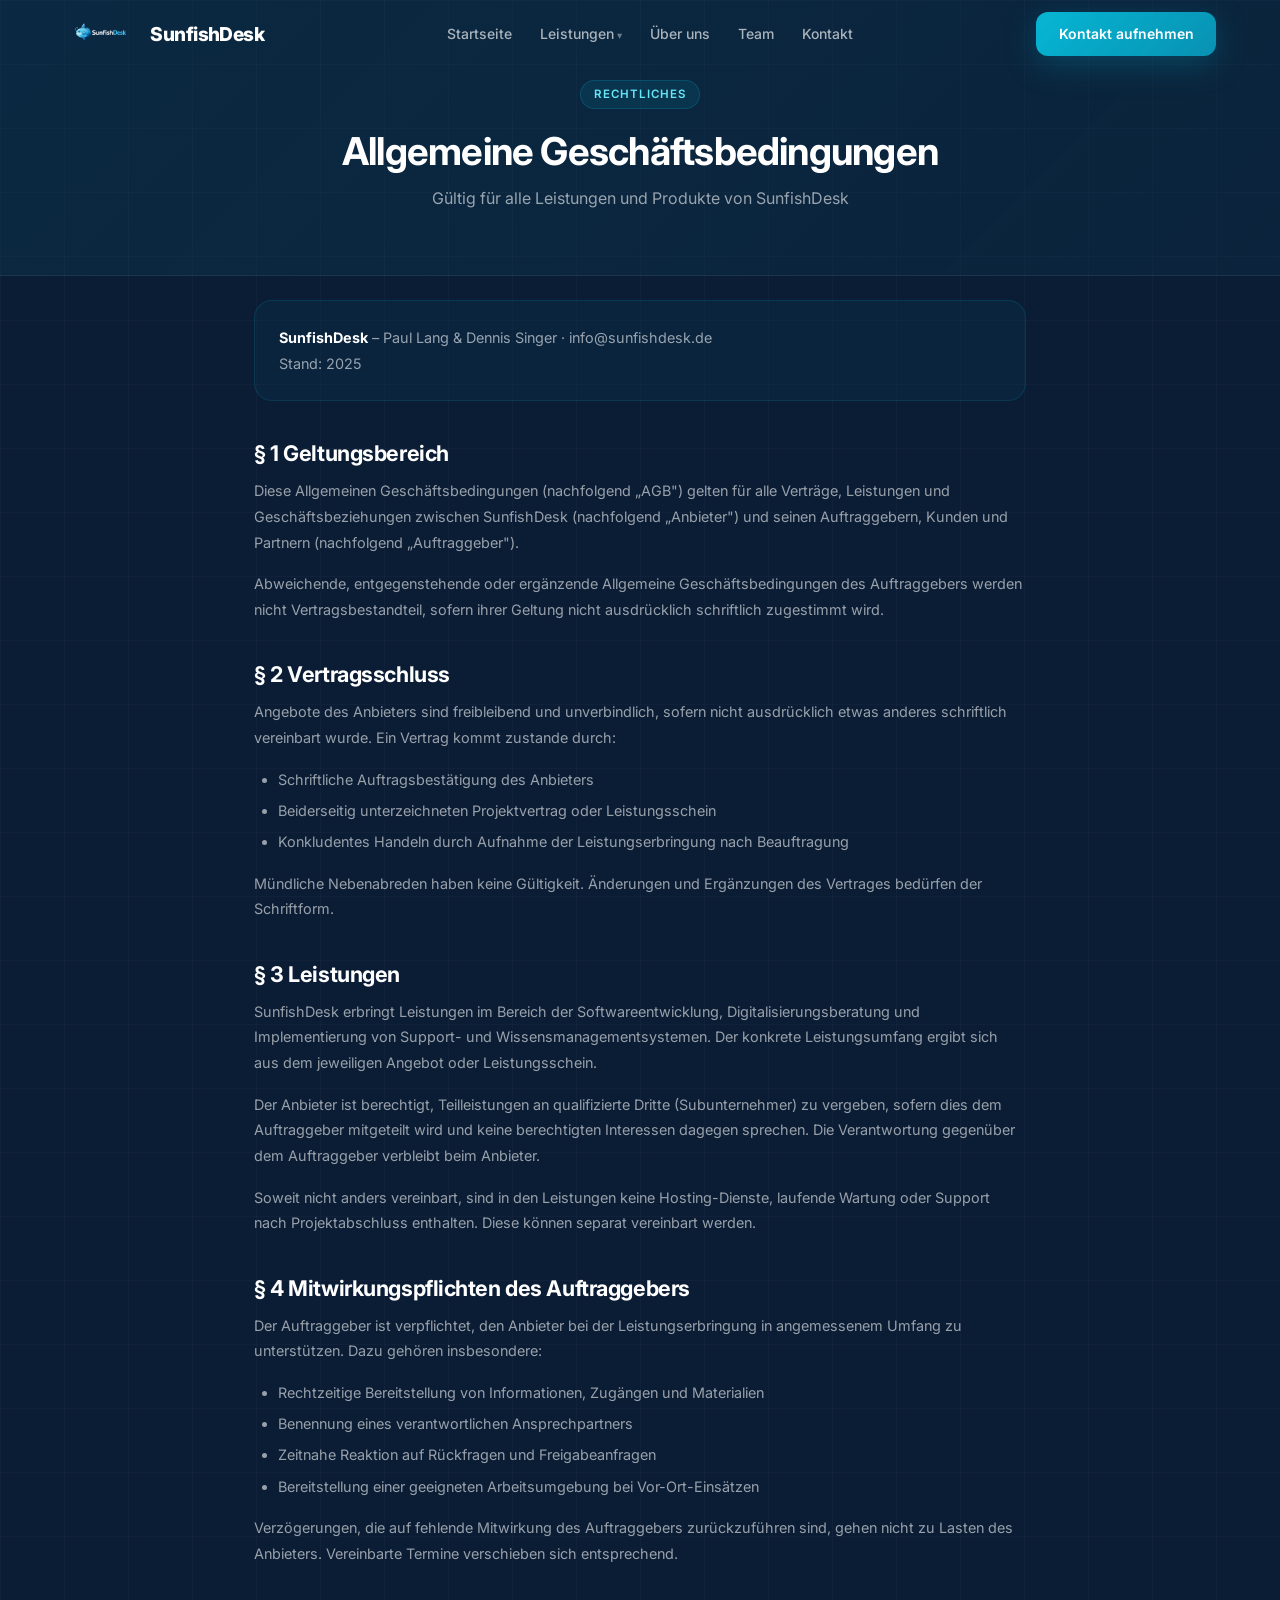
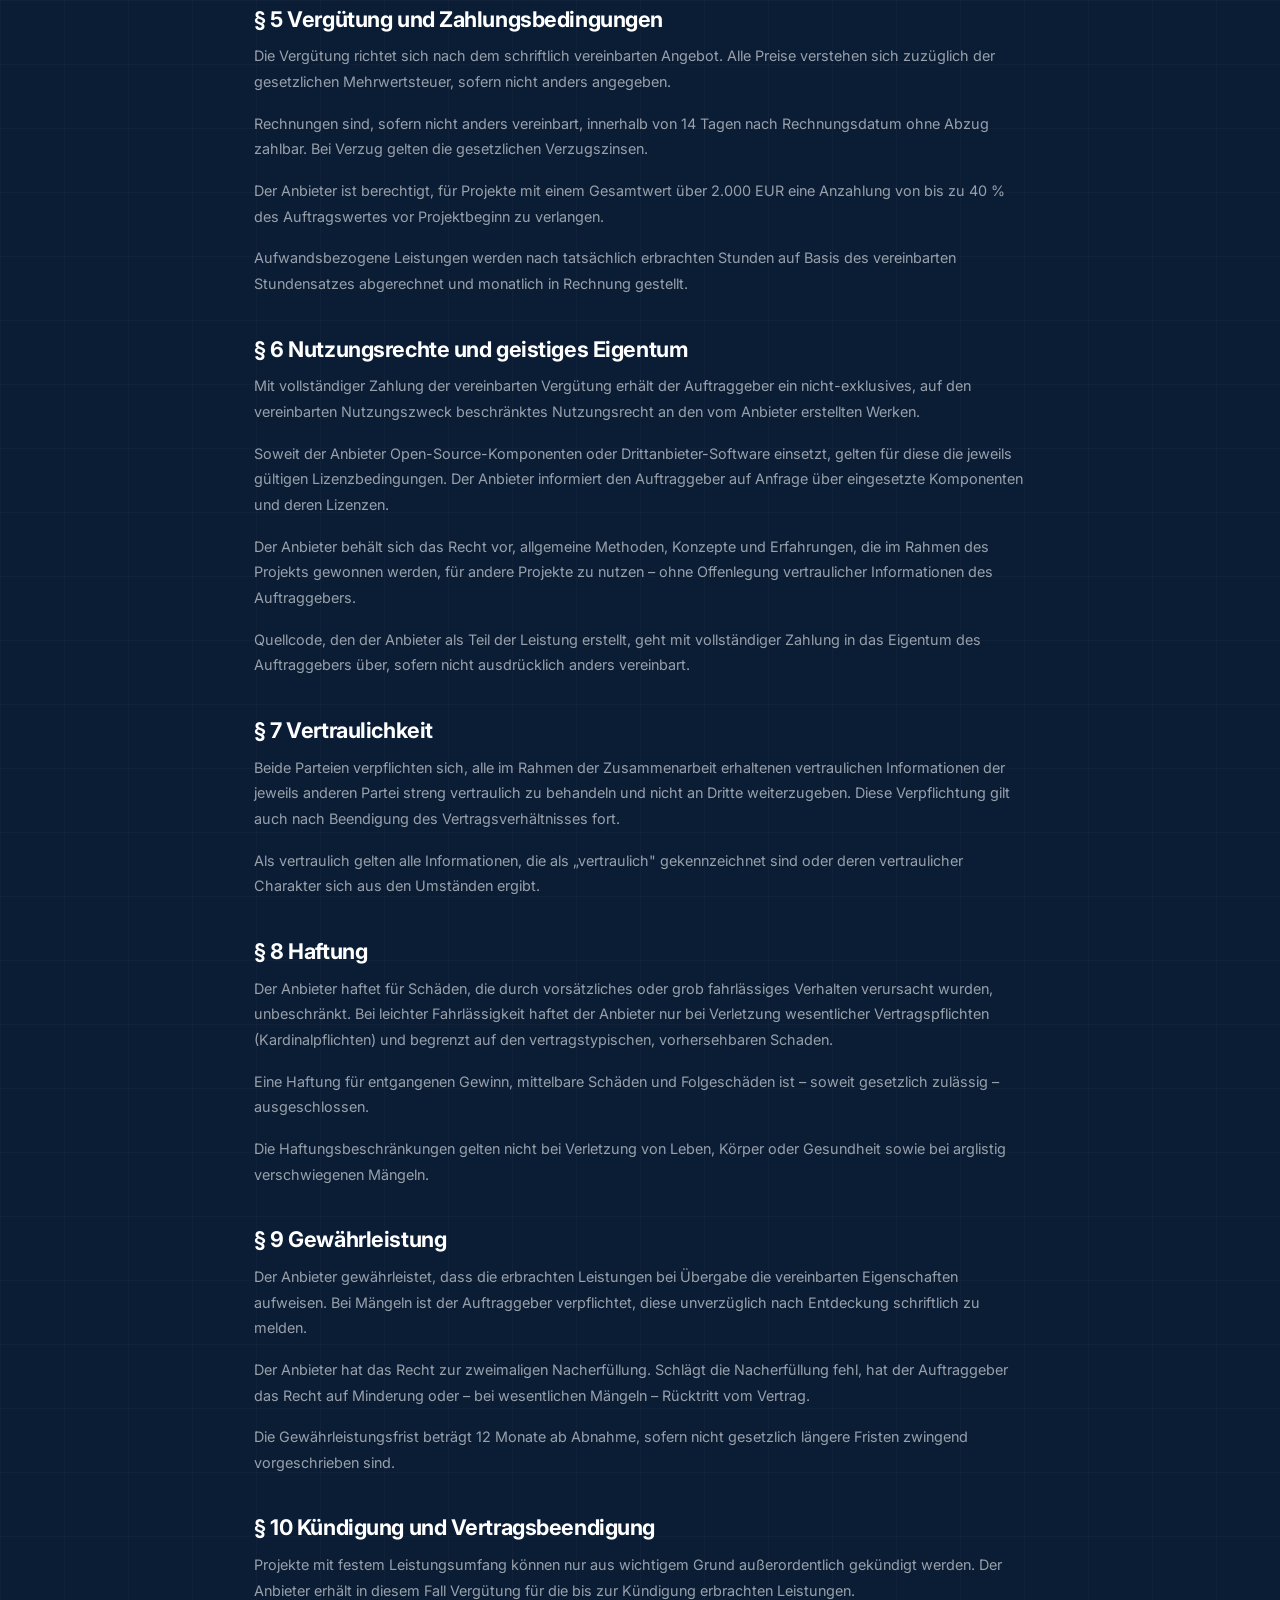
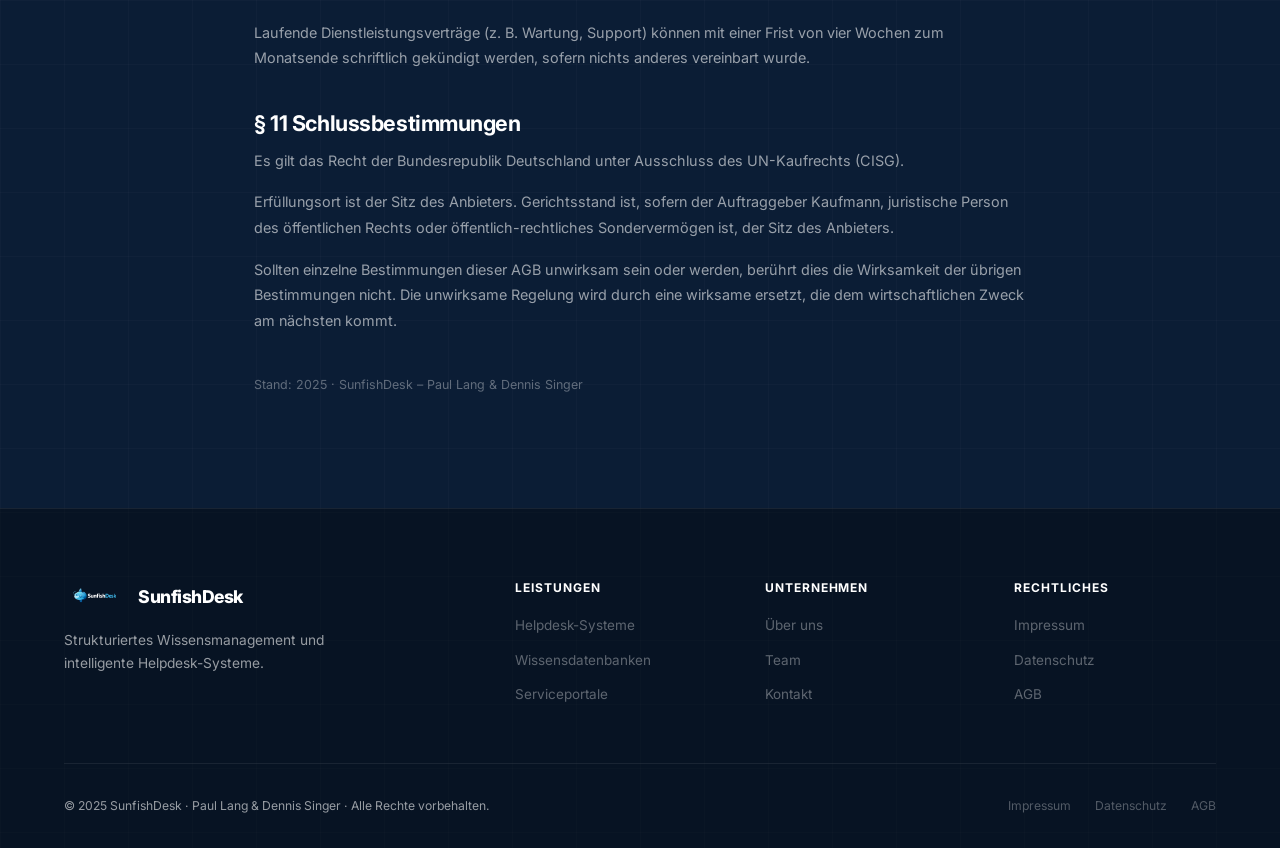
==== agb.html @ 44859b54 "Initial commit" ====
<!DOCTYPE html>
<html lang="de">
<head>
  <meta charset="UTF-8">
  <meta name="viewport" content="width=device-width, initial-scale=1.0">
  <title>AGB – SunfishDesk</title>
  <link rel="preconnect" href="https://fonts.googleapis.com">
  <link href="https://fonts.googleapis.com/css2?family=Inter:wght@300;400;500;600;700;800;900&display=swap" rel="stylesheet">
  <link rel="stylesheet" href="styles.css">
</head>
<body>

<nav id="nav">
  <div class="nav-inner">
    <a href="index.html" class="nav-logo">
      <img src="neues_logo.png" alt="SunfishDesk Logo">
      <span class="nav-logo-text">SunfishDesk</span>
    </a>
    <ul class="nav-links">
      <li><a href="index.html">Startseite</a></li>
      <li class="has-dropdown"><a href="index.html#leistungen">Leistungen</a>
        <ul class="dropdown">
          <li><a href="leistungen/helpdesk-systeme.html">Helpdesk-Systeme</a></li>
          <li><a href="leistungen/wissensdatenbanken.html">Wissensdatenbanken</a></li>
          <li><a href="leistungen/serviceportale.html">Interne Serviceportale</a></li>
          <li><a href="leistungen/prozessdigitalisierung.html">Prozessdigitalisierung</a></li>
          <li><a href="leistungen/support-workflows.html">Support-Workflows</a></li>
          <li><a href="leistungen/automatisierungen.html">Automatisierungen</a></li>
          <li><a href="leistungen/informationsverwaltung.html">Informationsverwaltung</a></li>
          <li><a href="leistungen/individuelle-software.html">Individuelle Software</a></li>
        </ul>
      </li>
      <li><a href="index.html#about">Über uns</a></li>
      <li><a href="index.html#team">Team</a></li>
      <li><a href="kontakt.html">Kontakt</a></li>
    </ul>
    <div class="nav-cta-d"><a href="kontakt.html" class="btn btn-primary" style="padding:.7rem 1.4rem;font-size:.875rem;">Kontakt aufnehmen</a></div>
    <button class="hamburger" id="hbg" aria-label="Menü"><span></span><span></span><span></span></button>
  </div>
</nav>
<div class="mobile-menu" id="mmenu">
  <a href="index.html">Startseite</a>
  <a href="index.html#leistungen">Leistungen</a>
  <a href="index.html#about">Über uns</a>
  <a href="kontakt.html">Kontakt</a>
  <a href="impressum.html">Impressum</a>
  <a href="datenschutz.html">Datenschutz</a>
</div>

<div class="page-hero legal-page">
  <div class="container">
    <span class="label">Rechtliches</span>
    <h1 class="h2">Allgemeine Geschäftsbedingungen</h1>
    <p>Gültig für alle Leistungen und Produkte von SunfishDesk</p>
  </div>
</div>

<div class="legal-content">

  <div class="info-box">
    <p><strong style="color:#fff;">SunfishDesk</strong> – Paul Lang &amp; Dennis Singer · info@sunfishdesk.de<br>
    Stand: 2025</p>
  </div>

  <h2>§ 1 Geltungsbereich</h2>
  <p>Diese Allgemeinen Geschäftsbedingungen (nachfolgend „AGB") gelten für alle Verträge, Leistungen und Geschäftsbeziehungen zwischen SunfishDesk (nachfolgend „Anbieter") und seinen Auftraggebern, Kunden und Partnern (nachfolgend „Auftraggeber").</p>
  <p>Abweichende, entgegenstehende oder ergänzende Allgemeine Geschäftsbedingungen des Auftraggebers werden nicht Vertragsbestandteil, sofern ihrer Geltung nicht ausdrücklich schriftlich zugestimmt wird.</p>

  <h2>§ 2 Vertragsschluss</h2>
  <p>Angebote des Anbieters sind freibleibend und unverbindlich, sofern nicht ausdrücklich etwas anderes schriftlich vereinbart wurde. Ein Vertrag kommt zustande durch:</p>
  <ul>
    <li>Schriftliche Auftragsbestätigung des Anbieters</li>
    <li>Beiderseitig unterzeichneten Projektvertrag oder Leistungsschein</li>
    <li>Konkludentes Handeln durch Aufnahme der Leistungserbringung nach Beauftragung</li>
  </ul>
  <p>Mündliche Nebenabreden haben keine Gültigkeit. Änderungen und Ergänzungen des Vertrages bedürfen der Schriftform.</p>

  <h2>§ 3 Leistungen</h2>
  <p>SunfishDesk erbringt Leistungen im Bereich der Softwareentwicklung, Digitalisierungsberatung und Implementierung von Support- und Wissensmanagementsystemen. Der konkrete Leistungsumfang ergibt sich aus dem jeweiligen Angebot oder Leistungsschein.</p>
  <p>Der Anbieter ist berechtigt, Teilleistungen an qualifizierte Dritte (Subunternehmer) zu vergeben, sofern dies dem Auftraggeber mitgeteilt wird und keine berechtigten Interessen dagegen sprechen. Die Verantwortung gegenüber dem Auftraggeber verbleibt beim Anbieter.</p>
  <p>Soweit nicht anders vereinbart, sind in den Leistungen keine Hosting-Dienste, laufende Wartung oder Support nach Projektabschluss enthalten. Diese können separat vereinbart werden.</p>

  <h2>§ 4 Mitwirkungspflichten des Auftraggebers</h2>
  <p>Der Auftraggeber ist verpflichtet, den Anbieter bei der Leistungserbringung in angemessenem Umfang zu unterstützen. Dazu gehören insbesondere:</p>
  <ul>
    <li>Rechtzeitige Bereitstellung von Informationen, Zugängen und Materialien</li>
    <li>Benennung eines verantwortlichen Ansprechpartners</li>
    <li>Zeitnahe Reaktion auf Rückfragen und Freigabeanfragen</li>
    <li>Bereitstellung einer geeigneten Arbeitsumgebung bei Vor-Ort-Einsätzen</li>
  </ul>
  <p>Verzögerungen, die auf fehlende Mitwirkung des Auftraggebers zurückzuführen sind, gehen nicht zu Lasten des Anbieters. Vereinbarte Termine verschieben sich entsprechend.</p>

  <h2>§ 5 Vergütung und Zahlungsbedingungen</h2>
  <p>Die Vergütung richtet sich nach dem schriftlich vereinbarten Angebot. Alle Preise verstehen sich zuzüglich der gesetzlichen Mehrwertsteuer, sofern nicht anders angegeben.</p>
  <p>Rechnungen sind, sofern nicht anders vereinbart, innerhalb von 14 Tagen nach Rechnungsdatum ohne Abzug zahlbar. Bei Verzug gelten die gesetzlichen Verzugszinsen.</p>
  <p>Der Anbieter ist berechtigt, für Projekte mit einem Gesamtwert über 2.000 EUR eine Anzahlung von bis zu 40 % des Auftragswertes vor Projektbeginn zu verlangen.</p>
  <p>Aufwandsbezogene Leistungen werden nach tatsächlich erbrachten Stunden auf Basis des vereinbarten Stundensatzes abgerechnet und monatlich in Rechnung gestellt.</p>

  <h2>§ 6 Nutzungsrechte und geistiges Eigentum</h2>
  <p>Mit vollständiger Zahlung der vereinbarten Vergütung erhält der Auftraggeber ein nicht-exklusives, auf den vereinbarten Nutzungszweck beschränktes Nutzungsrecht an den vom Anbieter erstellten Werken.</p>
  <p>Soweit der Anbieter Open-Source-Komponenten oder Drittanbieter-Software einsetzt, gelten für diese die jeweils gültigen Lizenzbedingungen. Der Anbieter informiert den Auftraggeber auf Anfrage über eingesetzte Komponenten und deren Lizenzen.</p>
  <p>Der Anbieter behält sich das Recht vor, allgemeine Methoden, Konzepte und Erfahrungen, die im Rahmen des Projekts gewonnen werden, für andere Projekte zu nutzen – ohne Offenlegung vertraulicher Informationen des Auftraggebers.</p>
  <p>Quellcode, den der Anbieter als Teil der Leistung erstellt, geht mit vollständiger Zahlung in das Eigentum des Auftraggebers über, sofern nicht ausdrücklich anders vereinbart.</p>

  <h2>§ 7 Vertraulichkeit</h2>
  <p>Beide Parteien verpflichten sich, alle im Rahmen der Zusammenarbeit erhaltenen vertraulichen Informationen der jeweils anderen Partei streng vertraulich zu behandeln und nicht an Dritte weiterzugeben. Diese Verpflichtung gilt auch nach Beendigung des Vertragsverhältnisses fort.</p>
  <p>Als vertraulich gelten alle Informationen, die als „vertraulich" gekennzeichnet sind oder deren vertraulicher Charakter sich aus den Umständen ergibt.</p>

  <h2>§ 8 Haftung</h2>
  <p>Der Anbieter haftet für Schäden, die durch vorsätzliches oder grob fahrlässiges Verhalten verursacht wurden, unbeschränkt. Bei leichter Fahrlässigkeit haftet der Anbieter nur bei Verletzung wesentlicher Vertragspflichten (Kardinalpflichten) und begrenzt auf den vertragstypischen, vorhersehbaren Schaden.</p>
  <p>Eine Haftung für entgangenen Gewinn, mittelbare Schäden und Folgeschäden ist – soweit gesetzlich zulässig – ausgeschlossen.</p>
  <p>Die Haftungsbeschränkungen gelten nicht bei Verletzung von Leben, Körper oder Gesundheit sowie bei arglistig verschwiegenen Mängeln.</p>

  <h2>§ 9 Gewährleistung</h2>
  <p>Der Anbieter gewährleistet, dass die erbrachten Leistungen bei Übergabe die vereinbarten Eigenschaften aufweisen. Bei Mängeln ist der Auftraggeber verpflichtet, diese unverzüglich nach Entdeckung schriftlich zu melden.</p>
  <p>Der Anbieter hat das Recht zur zweimaligen Nacherfüllung. Schlägt die Nacherfüllung fehl, hat der Auftraggeber das Recht auf Minderung oder – bei wesentlichen Mängeln – Rücktritt vom Vertrag.</p>
  <p>Die Gewährleistungsfrist beträgt 12 Monate ab Abnahme, sofern nicht gesetzlich längere Fristen zwingend vorgeschrieben sind.</p>

  <h2>§ 10 Kündigung und Vertragsbeendigung</h2>
  <p>Projekte mit festem Leistungsumfang können nur aus wichtigem Grund außerordentlich gekündigt werden. Der Anbieter erhält in diesem Fall Vergütung für die bis zur Kündigung erbrachten Leistungen.</p>
  <p>Laufende Dienstleistungsverträge (z. B. Wartung, Support) können mit einer Frist von vier Wochen zum Monatsende schriftlich gekündigt werden, sofern nichts anderes vereinbart wurde.</p>

  <h2>§ 11 Schlussbestimmungen</h2>
  <p>Es gilt das Recht der Bundesrepublik Deutschland unter Ausschluss des UN-Kaufrechts (CISG).</p>
  <p>Erfüllungsort ist der Sitz des Anbieters. Gerichtsstand ist, sofern der Auftraggeber Kaufmann, juristische Person des öffentlichen Rechts oder öffentlich-rechtliches Sondervermögen ist, der Sitz des Anbieters.</p>
  <p>Sollten einzelne Bestimmungen dieser AGB unwirksam sein oder werden, berührt dies die Wirksamkeit der übrigen Bestimmungen nicht. Die unwirksame Regelung wird durch eine wirksame ersetzt, die dem wirtschaftlichen Zweck am nächsten kommt.</p>

  <p style="margin-top:2.5rem;font-size:.78rem;color:var(--text-faint);">Stand: 2025 · SunfishDesk – Paul Lang &amp; Dennis Singer</p>

</div>

<footer>
  <div class="container">
    <div class="footer-grid">
      <div class="footer-brand"><div class="footer-brand-logo"><img src="neues_logo.png" alt="SunfishDesk"><span>SunfishDesk</span></div><p>Strukturiertes Wissensmanagement und intelligente Helpdesk-Systeme.</p></div>
      <div class="footer-col"><h4>Leistungen</h4><ul><li><a href="leistungen/helpdesk-systeme.html">Helpdesk-Systeme</a></li><li><a href="leistungen/wissensdatenbanken.html">Wissensdatenbanken</a></li><li><a href="leistungen/serviceportale.html">Serviceportale</a></li></ul></div>
      <div class="footer-col"><h4>Unternehmen</h4><ul><li><a href="index.html#about">Über uns</a></li><li><a href="index.html#team">Team</a></li><li><a href="kontakt.html">Kontakt</a></li></ul></div>
      <div class="footer-col"><h4>Rechtliches</h4><ul><li><a href="impressum.html">Impressum</a></li><li><a href="datenschutz.html">Datenschutz</a></li><li><a href="agb.html">AGB</a></li></ul></div>
    </div>
    <div class="footer-bottom"><p>© 2025 SunfishDesk · Paul Lang &amp; Dennis Singer · Alle Rechte vorbehalten.</p><div class="footer-links"><a href="impressum.html">Impressum</a><a href="datenschutz.html">Datenschutz</a><a href="agb.html">AGB</a></div></div>
  </div>
</footer>

<script>
  const nav=document.getElementById('nav');
  window.addEventListener('scroll',()=>nav.classList.toggle('scrolled',window.scrollY>20));
  const hbg=document.getElementById('hbg'),mmenu=document.getElementById('mmenu');
  hbg.addEventListener('click',()=>{hbg.classList.toggle('open');mmenu.classList.toggle('open');});
</script>
</body>
</html>
---- styles.css ----
/* ═══════════════════════════════════════════════════════════
   SunfishDesk – Shared Stylesheet  (Dark Theme)
   ═══════════════════════════════════════════════════════════ */

/* ── Variables ─────────────────────────────────────────────── */
:root {
  --navy:       #0B1D35;
  --navy-mid:   #0D2240;
  --navy-card:  rgba(255,255,255,.04);
  --navy-card2: rgba(255,255,255,.07);
  --teal:       #0891B2;
  --teal-dark:  #0E7490;
  --cyan:       #06B6D4;
  --cyan-light: #67E8F9;
  --border:     rgba(255,255,255,.1);
  --border-h:   rgba(8,145,178,.4);
  --text:       rgba(255,255,255,.88);
  --text-sub:   rgba(255,255,255,.58);
  --text-faint: rgba(255,255,255,.35);
  --grad-hero:  linear-gradient(135deg,#0B1D35 0%,#0E4D6E 55%,#0891B2 100%);
  --grad-accent:linear-gradient(135deg,#06B6D4 0%,#0891B2 100%);
  --grad-card:  linear-gradient(135deg,rgba(8,145,178,.12) 0%,rgba(6,182,212,.05) 100%);
  --shadow-teal:0 8px 32px rgba(8,145,178,.3);
  --shadow-card:0 20px 60px rgba(0,0,0,.35);
  --r-sm: 8px; --r-md: 12px; --r-lg: 18px; --r-xl: 24px;
  --ease: all .3s cubic-bezier(.4,0,.2,1);
}

/* ── Reset & Base ──────────────────────────────────────────── */
*, *::before, *::after { box-sizing: border-box; margin: 0; padding: 0; }
html { scroll-behavior: smooth; font-size: 16px; }
body {
  font-family: 'Inter', system-ui, -apple-system, sans-serif;
  background: var(--navy);
  color: var(--text);
  line-height: 1.6;
  -webkit-font-smoothing: antialiased;
  overflow-x: hidden;
  /* Subtle grid texture throughout */
  background-image:
    linear-gradient(rgba(255,255,255,.018) 1px, transparent 1px),
    linear-gradient(90deg, rgba(255,255,255,.018) 1px, transparent 1px);
  background-size: 64px 64px;
}
img { max-width: 100%; height: auto; display: block; }
a  { text-decoration: none; }

/* ── Typography ────────────────────────────────────────────── */
h1,h2,h3,h4 { line-height:1.15; font-weight:700; letter-spacing:-.02em; color:var(--text); }
.display { font-size:clamp(2.5rem,6vw,4.5rem); font-weight:800; letter-spacing:-.03em; line-height:1.06; }
.h2      { font-size:clamp(1.75rem,3.5vw,2.4rem); }
.h3      { font-size:clamp(1.1rem,2vw,1.35rem); }
.body-lg { font-size:1.1rem; line-height:1.78; }
p        { color: var(--text-sub); }

/* ── Layout ────────────────────────────────────────────────── */
.container { max-width:1200px; margin:0 auto; padding:0 1.5rem; }
.section   { padding:6rem 0; position:relative; }
.section-sm{ padding:4rem 0; position:relative; }

/* Section decoration: subtle teal glow variants */
.glow-left::before {
  content:''; position:absolute; left:-10%; top:20%; width:50%; height:60%;
  background:radial-gradient(ellipse,rgba(8,145,178,.07) 0%,transparent 70%);
  pointer-events:none;
}
.glow-right::before {
  content:''; position:absolute; right:-10%; top:20%; width:50%; height:60%;
  background:radial-gradient(ellipse,rgba(6,182,212,.07) 0%,transparent 70%);
  pointer-events:none;
}
.glow-center::before {
  content:''; position:absolute; left:50%; top:0; transform:translateX(-50%);
  width:70%; height:100%;
  background:radial-gradient(ellipse,rgba(8,145,178,.06) 0%,transparent 65%);
  pointer-events:none;
}
.section-alt { background: rgba(255,255,255,.025); }

.section-header { text-align:center; max-width:680px; margin:0 auto 4rem; }
.section-header p { color:var(--text-sub); margin-top:.875rem; }

/* ── Label pill ────────────────────────────────────────────── */
.label {
  display:inline-flex; align-items:center; gap:.4rem;
  font-size:.72rem; font-weight:600; letter-spacing:.08em; text-transform:uppercase;
  color:var(--cyan-light); background:rgba(6,182,212,.1); border:1px solid rgba(6,182,212,.2);
  padding:.28rem .85rem; border-radius:100px; margin-bottom:1.25rem;
}

/* ── Buttons ───────────────────────────────────────────────── */
.btn {
  display:inline-flex; align-items:center; gap:.5rem;
  padding:.85rem 1.75rem; border-radius:var(--r-md);
  font-size:.95rem; font-weight:600;
  border:none; cursor:pointer; transition:var(--ease);
  text-decoration:none;
}
.btn-primary {
  background:var(--grad-accent); color:#fff;
  box-shadow:var(--shadow-teal);
}
.btn-primary:hover { transform:translateY(-2px); box-shadow:0 14px 44px rgba(8,145,178,.5); }
.btn-ghost  { background:transparent; color:#fff; border:1.5px solid rgba(255,255,255,.25); }
.btn-ghost:hover  { background:rgba(255,255,255,.08); border-color:rgba(255,255,255,.45); }
.btn-outline{ background:transparent; color:var(--cyan); border:1.5px solid rgba(6,182,212,.5); }
.btn-outline:hover{ background:rgba(6,182,212,.1); border-color:var(--cyan); transform:translateY(-2px); }

/* ── Navigation ────────────────────────────────────────────── */
nav {
  position:fixed; top:0; left:0; right:0; z-index:1000;
  transition:var(--ease);
}
nav.scrolled {
  background:rgba(11,29,53,.97);
  backdrop-filter:blur(20px); -webkit-backdrop-filter:blur(20px);
  border-bottom:1px solid rgba(255,255,255,.07);
  box-shadow:0 4px 28px rgba(0,0,0,.35);
}
.nav-inner {
  display:flex; align-items:center; justify-content:space-between;
  height:68px; max-width:1200px; margin:0 auto; padding:0 1.5rem;
}
.nav-logo {
  display:flex; align-items:center; gap:.65rem; text-decoration:none; flex-shrink:0;
}
.nav-logo img { height:38px; width:auto; object-fit:contain; }
.nav-logo-text { font-size:1.2rem; font-weight:800; color:#fff; letter-spacing:-.03em; }

/* Main links */
.nav-links { display:flex; align-items:center; gap:1.75rem; list-style:none; }
.nav-links > li > a {
  color:rgba(255,255,255,.65); font-size:.875rem; font-weight:500;
  text-decoration:none; transition:color .2s; white-space:nowrap;
}
.nav-links > li > a:hover { color:#fff; }
.nav-links > li.active > a { color:#fff; }

/* Dropdown */
.has-dropdown { position:relative; }
.has-dropdown > a::after { content:' ▾'; font-size:.65rem; opacity:.6; }
.dropdown {
  position:absolute; top:calc(100% + 10px); left:-1rem;
  background:rgba(13,34,64,.98); backdrop-filter:blur(20px);
  border:1px solid rgba(255,255,255,.1); border-radius:var(--r-lg);
  min-width:240px; padding:.6rem; list-style:none;
  opacity:0; pointer-events:none;
  transform:translateY(-8px);
  transition:opacity .25s,transform .25s;
  box-shadow:0 20px 60px rgba(0,0,0,.5);
}
.has-dropdown:hover .dropdown,
.has-dropdown:focus-within .dropdown {
  opacity:1; pointer-events:auto; transform:translateY(0);
}
.dropdown li a {
  display:block; padding:.55rem .85rem;
  color:rgba(255,255,255,.65); font-size:.855rem; font-weight:500;
  border-radius:var(--r-sm); transition:var(--ease);
}
.dropdown li a:hover { background:rgba(8,145,178,.15); color:#fff; }
.dropdown-sep { height:1px; background:rgba(255,255,255,.08); margin:.4rem 0; }

/* Hamburger */
.hamburger {
  display:none; flex-direction:column; gap:5px;
  background:none; border:none; cursor:pointer; padding:.5rem;
}
.hamburger span { display:block; width:22px; height:2px; background:#fff; border-radius:2px; transition:var(--ease); }
.hamburger.open span:nth-child(1) { transform:translateY(7px) rotate(45deg); }
.hamburger.open span:nth-child(2) { opacity:0; }
.hamburger.open span:nth-child(3) { transform:translateY(-7px) rotate(-45deg); }

/* Mobile menu */
.mobile-menu {
  display:none; position:fixed; top:68px; left:0; right:0;
  background:rgba(11,29,53,.98); backdrop-filter:blur(20px);
  border-bottom:1px solid rgba(255,255,255,.08); z-index:999;
  max-height:calc(100vh - 68px); overflow-y:auto;
}
.mobile-menu.open { display:block; }
.mobile-menu a {
  display:block; color:rgba(255,255,255,.78); text-decoration:none;
  padding:.8rem 1.5rem; font-size:.975rem; font-weight:500;
  border-bottom:1px solid rgba(255,255,255,.06); transition:color .2s;
}
.mobile-menu a:hover { color:#fff; }
.mobile-menu .mm-section {
  display:block; color:rgba(255,255,255,.35); font-size:.68rem; font-weight:700;
  text-transform:uppercase; letter-spacing:.1em;
  padding:.6rem 1.5rem .3rem; border-bottom:none;
}

/* ── Hero ──────────────────────────────────────────────────── */
.hero {
  min-height:100vh; background:var(--grad-hero);
  display:flex; align-items:center; position:relative; overflow:hidden;
}
.hero-bg {
  position:absolute; inset:0;
  background:
    radial-gradient(ellipse 80% 60% at 65% 50%,rgba(8,145,178,.16) 0%,transparent 60%),
    radial-gradient(circle at 15% 80%,rgba(6,182,212,.1) 0%,transparent 40%),
    radial-gradient(circle at 88% 12%,rgba(14,165,233,.08) 0%,transparent 30%);
}
.hero-grid {
  position:absolute; inset:0;
  background-image:
    linear-gradient(rgba(255,255,255,.025) 1px,transparent 1px),
    linear-gradient(90deg,rgba(255,255,255,.025) 1px,transparent 1px);
  background-size:64px 64px;
}
.hero-fish { position:absolute; right:-3%; top:50%; transform:translateY(-50%); width:46vw; max-width:660px; opacity:.035; pointer-events:none; }
.hero .container {
  display:grid; grid-template-columns:1fr 1fr; gap:4rem; align-items:center;
  min-height:100vh; padding-top:90px; padding-bottom:4rem; position:relative; z-index:1;
}
.hero-badge {
  display:inline-flex; align-items:center; gap:.5rem;
  background:rgba(6,182,212,.12); border:1px solid rgba(6,182,212,.25);
  color:var(--cyan-light); font-size:.78rem; font-weight:500;
  padding:.38rem 1rem; border-radius:100px; margin-bottom:1.75rem;
}
.hero-badge-dot { width:6px; height:6px; background:var(--cyan); border-radius:50%; animation:blink 2s ease-in-out infinite; }
@keyframes blink { 0%,100%{opacity:1;transform:scale(1)} 50%{opacity:.35;transform:scale(.7)} }
.hero h1 { color:#fff; margin-bottom:1.5rem; }
.hero h1 .accent {
  background:linear-gradient(135deg,#67E8F9,#0EA5E9);
  -webkit-background-clip:text; -webkit-text-fill-color:transparent; background-clip:text;
}
.hero-sub { color:rgba(255,255,255,.6); margin-bottom:2.5rem; max-width:520px; }
.hero-actions { display:flex; gap:1rem; flex-wrap:wrap; }

/* Dashboard card */
.hero-card {
  background:rgba(255,255,255,.06); backdrop-filter:blur(20px);
  border:1px solid rgba(255,255,255,.12); border-radius:var(--r-xl);
  padding:1.75rem; width:100%; max-width:400px; margin-left:auto;
}
.hero-card-bar {
  display:flex; align-items:center; gap:.5rem; margin-bottom:1.4rem;
  padding-bottom:.9rem; border-bottom:1px solid rgba(255,255,255,.07);
}
.dot-r{width:9px;height:9px;border-radius:50%;background:#ef4444;}
.dot-y{width:9px;height:9px;border-radius:50%;background:#f59e0b;margin:0 2px;}
.dot-g{width:9px;height:9px;border-radius:50%;background:#22c55e;}
.hc-title{color:rgba(255,255,255,.38);font-size:.72rem;margin-left:.2rem;}
.hc-row {
  display:flex; justify-content:space-between; align-items:center;
  padding:.62rem 0; border-bottom:1px solid rgba(255,255,255,.04);
}
.hc-row:last-child{border-bottom:none;}
.hc-lbl{color:rgba(255,255,255,.45);font-size:.8rem;}
.hc-val{color:#fff;font-weight:600;font-size:.85rem;display:flex;align-items:center;gap:.4rem;}
.badge{font-size:.64rem;padding:.17rem .52rem;border-radius:100px;font-weight:600;}
.badge-g{background:rgba(34,197,94,.15);color:#4ade80;}
.badge-b{background:rgba(59,130,246,.15);color:#60a5fa;}

/* ── Trust Bar ─────────────────────────────────────────────── */
.trust-bar { background:rgba(0,0,0,.25); padding:1.2rem 0; overflow:hidden; border-top:1px solid rgba(255,255,255,.05); border-bottom:1px solid rgba(255,255,255,.05); }
.trust-track { display:flex; gap:3rem; align-items:center; animation:scroll-left 28s linear infinite; white-space:nowrap; }
@keyframes scroll-left{0%{transform:translateX(0)}100%{transform:translateX(-50%)}}
.trust-item { color:rgba(255,255,255,.25); font-size:.7rem; font-weight:600; letter-spacing:.1em; text-transform:uppercase; display:flex; align-items:center; gap:.65rem; flex-shrink:0; }
.trust-item::before{content:'';width:4px;height:4px;border-radius:50%;background:var(--teal);display:block;}

/* ── Generic dark card ─────────────────────────────────────── */
.card-dark {
  background:var(--navy-card); border:1px solid var(--border);
  border-radius:var(--r-lg); padding:2rem;
  transition:var(--ease);
}
.card-dark:hover {
  background:var(--navy-card2); border-color:var(--border-h);
  transform:translateY(-3px); box-shadow:var(--shadow-card);
}

/* ── About ─────────────────────────────────────────────────── */
.about-grid { display:grid; grid-template-columns:1fr 1fr; gap:5rem; align-items:center; }
.about-visual-card {
  background:linear-gradient(135deg,rgba(8,145,178,.18) 0%,rgba(6,182,212,.08) 100%);
  border:1px solid rgba(8,145,178,.25);
  border-radius:var(--r-xl); padding:2.5rem; position:relative; overflow:hidden;
}
.about-visual-card::after {
  content:''; position:absolute; right:-50px; top:-50px;
  width:200px; height:200px; border-radius:50%; background:rgba(6,182,212,.08);
}
.about-visual-card h3 { font-size:1.85rem; font-weight:800; color:#fff; margin-bottom:.3rem; }
.about-visual-card > p { color:rgba(255,255,255,.5); font-size:.875rem; margin-bottom:1.5rem; }
.metrics { display:grid; grid-template-columns:1fr 1fr; gap:.85rem; margin-top:1.5rem; }
.metric { background:rgba(255,255,255,.07); border-radius:var(--r-md); padding:1rem; }
.metric-v { font-size:1.7rem; font-weight:800; color:#fff; line-height:1; margin-bottom:.2rem; }
.metric-l { font-size:.7rem; color:rgba(255,255,255,.45); font-weight:500; }
.about-sub-card {
  background:rgba(255,255,255,.04); border:1px solid rgba(255,255,255,.08);
  border-radius:var(--r-lg); padding:1.1rem 1.4rem; margin-top:1rem;
  display:flex; align-items:center; gap:.9rem;
}
.sub-icon {
  width:38px; height:38px; background:rgba(8,145,178,.15); border-radius:var(--r-sm);
  display:flex; align-items:center; justify-content:center; color:var(--cyan); flex-shrink:0;
}
.about-content h2 { margin-bottom:1.25rem; }
.about-content p  { color:var(--text-sub); margin-bottom:1rem; }
.about-content p:last-of-type { margin-bottom:0; }
.name-story {
  background:rgba(8,145,178,.07); border:1px solid rgba(8,145,178,.18);
  border-left:3px solid var(--teal);
  border-radius:0 var(--r-md) var(--r-md) 0;
  padding:1.15rem 1.5rem; margin-top:1.75rem;
}
.name-story strong { display:block; color:var(--cyan); font-size:.7rem; text-transform:uppercase; letter-spacing:.08em; margin-bottom:.35rem; }
.name-story p { color:rgba(255,255,255,.6); font-size:.875rem; margin:0; }

/* ── Timeline ──────────────────────────────────────────────── */
.timeline { position:relative; max-width:820px; margin:0 auto; }
.timeline::before {
  content:''; position:absolute; left:50%; transform:translateX(-50%);
  top:0; bottom:0; width:1.5px;
  background:linear-gradient(to bottom,var(--teal),var(--cyan),rgba(8,145,178,.1));
}
.tl-item { display:grid; grid-template-columns:1fr 1fr; gap:3rem; margin-bottom:2.75rem; position:relative; }
.tl-item:last-child { margin-bottom:0; }
.tl-dot {
  position:absolute; left:50%; top:1.5rem; transform:translateX(-50%);
  width:13px; height:13px; background:var(--teal); border-radius:50%;
  border:3px solid var(--navy); box-shadow:0 0 0 3px rgba(8,145,178,.25); z-index:1;
}
.tl-box {
  background:rgba(255,255,255,.04); border:1px solid rgba(255,255,255,.09);
  border-radius:var(--r-lg); padding:1.4rem 1.5rem; transition:var(--ease);
}
.tl-box:hover { background:rgba(255,255,255,.07); border-color:rgba(8,145,178,.3); transform:translateY(-2px); box-shadow:0 12px 40px rgba(0,0,0,.3); }
.tl-year { font-size:.68rem; font-weight:700; color:var(--cyan); text-transform:uppercase; letter-spacing:.1em; margin-bottom:.4rem; }
.tl-box h3 { font-size:.975rem; margin-bottom:.45rem; color:#fff; }
.tl-box p  { font-size:.855rem; color:var(--text-sub); line-height:1.65; }
.tl-right  { grid-column:2; }

/* ── Service Cards ─────────────────────────────────────────── */
.services-grid { display:grid; grid-template-columns:repeat(3,1fr); gap:1.35rem; }
.svc-card {
  background:rgba(255,255,255,.04); border:1px solid rgba(255,255,255,.08);
  border-radius:var(--r-lg); padding:1.9rem;
  transition:var(--ease); position:relative; overflow:hidden;
  text-decoration:none; display:block; cursor:pointer;
}
.svc-card::before {
  content:''; position:absolute; top:0; left:0; right:0; height:2px;
  background:var(--grad-accent); transform:scaleX(0); transform-origin:left;
  transition:transform .4s cubic-bezier(.4,0,.2,1);
}
.svc-card:hover { background:rgba(255,255,255,.07); border-color:rgba(8,145,178,.3); transform:translateY(-4px); box-shadow:var(--shadow-card); }
.svc-card:hover::before { transform:scaleX(1); }
.svc-icon {
  width:50px; height:50px;
  background:rgba(8,145,178,.12);
  border-radius:var(--r-md); display:flex; align-items:center; justify-content:center;
  margin-bottom:1.2rem; color:var(--cyan); transition:var(--ease);
}
.svc-card:hover .svc-icon { background:var(--grad-accent); color:#fff; }
.svc-card h3 { font-size:1rem; margin-bottom:.5rem; color:#fff; }
.svc-card p  { font-size:.855rem; color:var(--text-sub); line-height:1.65; margin:0; }
.svc-link {
  display:inline-flex; align-items:center; gap:.3rem;
  color:var(--cyan); font-size:.78rem; font-weight:600;
  margin-top:.9rem; opacity:0; transform:translateX(-4px); transition:var(--ease);
}
.svc-card:hover .svc-link { opacity:1; transform:translateX(0); }

/* ── Why Items ─────────────────────────────────────────────── */
.why-grid  { display:grid; grid-template-columns:repeat(2,1fr); gap:1.35rem; }
.why-item  {
  background:rgba(255,255,255,.04); border:1px solid rgba(255,255,255,.08);
  border-radius:var(--r-lg); padding:1.9rem;
  display:flex; gap:1.2rem; align-items:flex-start; transition:var(--ease);
}
.why-item:hover { background:rgba(255,255,255,.07); border-color:rgba(8,145,178,.25); transform:translateY(-2px); box-shadow:0 12px 40px rgba(0,0,0,.25); }
.why-icon  {
  width:42px; height:42px; min-width:42px;
  background:rgba(8,145,178,.12); border-radius:var(--r-sm);
  display:flex; align-items:center; justify-content:center; color:var(--cyan);
}
.why-item h3 { font-size:.975rem; margin-bottom:.35rem; color:#fff; }
.why-item p  { font-size:.845rem; color:var(--text-sub); line-height:1.65; margin:0; }

/* ── Stats ─────────────────────────────────────────────────── */
.stats { background:rgba(8,145,178,.06); border-top:1px solid rgba(8,145,178,.15); border-bottom:1px solid rgba(8,145,178,.15); padding:4.5rem 0; }
.stats-grid { display:grid; grid-template-columns:repeat(4,1fr); gap:1.5rem; text-align:center; }
.stat-val {
  font-size:clamp(2rem,4.5vw,3rem); font-weight:800; line-height:1; margin-bottom:.4rem;
  background:linear-gradient(135deg,#fff,#67E8F9);
  -webkit-background-clip:text; -webkit-text-fill-color:transparent; background-clip:text;
}
.stat-lbl { color:var(--text-sub); font-size:.82rem; font-weight:500; }

/* ── Team ──────────────────────────────────────────────────── */
.team-grid {
  display:grid; grid-template-columns:repeat(2,1fr); gap:2.5rem;
  max-width:900px; margin:0 auto;
}
.team-card {
  background:rgba(255,255,255,.04); border:1px solid rgba(255,255,255,.09);
  border-radius:var(--r-xl); overflow:hidden; transition:var(--ease);
}
.team-card:hover { transform:translateY(-4px); box-shadow:var(--shadow-card); border-color:rgba(8,145,178,.3); }
.tc-head {
  background:linear-gradient(135deg,rgba(8,145,178,.2) 0%,rgba(6,182,212,.1) 100%);
  border-bottom:1px solid rgba(255,255,255,.08);
  padding:2.25rem 1.75rem 1.75rem; text-align:center;
}
.avatar {
  width:96px; height:96px; border-radius:50%;
  object-fit:cover; object-position:center top;
  border:3px solid rgba(255,255,255,.15);
  margin:0 auto 1rem;
}
.avatar-initials {
  width:96px; height:96px; border-radius:50%;
  background:linear-gradient(135deg,rgba(6,182,212,.3),rgba(14,165,233,.2));
  border:3px solid rgba(255,255,255,.15);
  display:flex; align-items:center; justify-content:center;
  margin:0 auto 1rem; font-size:1.9rem; font-weight:800; color:#fff;
}
.tc-name { color:#fff; font-size:1.2rem; font-weight:700; margin-bottom:.2rem; }
.tc-role { color:rgba(255,255,255,.5); font-size:.72rem; font-weight:600; text-transform:uppercase; letter-spacing:.08em; }
.tc-body { padding:1.75rem; }
.tc-bio  { font-size:.875rem; color:var(--text-sub); line-height:1.72; margin-bottom:1.25rem; }
.skills  { display:flex; flex-wrap:wrap; gap:.45rem; }
.skill   { background:rgba(8,145,178,.12); color:var(--cyan-light); font-size:.72rem; font-weight:600; padding:.28rem .7rem; border-radius:100px; border:1px solid rgba(8,145,178,.2); }

/* ── Vision / Mission ──────────────────────────────────────── */
.vm-grid { display:grid; grid-template-columns:1fr 1fr; gap:2rem; }
.vm-card { border-radius:var(--r-xl); padding:3rem; position:relative; overflow:hidden; }
.vm-v    { background:linear-gradient(135deg,rgba(8,145,178,.2) 0%,rgba(6,182,212,.08) 100%); border:1px solid rgba(8,145,178,.25); }
.vm-m    { background:rgba(255,255,255,.04); border:1px solid rgba(255,255,255,.09); }
.vm-v::after { content:''; position:absolute; right:-60px; bottom:-60px; width:240px; height:240px; border-radius:50%; background:rgba(6,182,212,.07); }
.vm-lbl  { font-size:.7rem; font-weight:700; text-transform:uppercase; letter-spacing:.1em; display:block; margin-bottom:.9rem; }
.vm-v .vm-lbl { color:rgba(255,255,255,.45); }
.vm-m .vm-lbl { color:var(--cyan); }
.vm-card h3 { font-size:1.35rem; margin-bottom:1rem; line-height:1.3; color:#fff; }
.vm-card p  { font-size:.91rem; line-height:1.78; color:var(--text-sub); margin:0; }

/* ── Use Cases ─────────────────────────────────────────────── */
.uc-grid  { display:grid; grid-template-columns:repeat(3,1fr); gap:1.25rem; }
.uc-card  { background:rgba(255,255,255,.04); border:1px solid rgba(255,255,255,.08); border-radius:var(--r-lg); padding:1.65rem; transition:var(--ease); }
.uc-card:hover { background:rgba(255,255,255,.07); border-color:rgba(8,145,178,.25); box-shadow:0 12px 40px rgba(0,0,0,.25); }
.uc-icon  { width:42px; height:42px; border-radius:var(--r-sm); background:rgba(8,145,178,.12); display:flex; align-items:center; justify-content:center; color:var(--cyan); margin-bottom:.9rem; }
.uc-card h3 { font-size:.925rem; font-weight:700; margin-bottom:.35rem; color:#fff; }
.uc-card p  { font-size:.84rem; color:var(--text-sub); line-height:1.65; margin:0; }

/* ── Testimonials ──────────────────────────────────────────── */
.test-grid { display:grid; grid-template-columns:repeat(3,1fr); gap:1.5rem; }
.test-card { background:rgba(255,255,255,.04); border:1px solid rgba(255,255,255,.08); border-radius:var(--r-lg); padding:1.9rem; transition:var(--ease); }
.test-card:hover { background:rgba(255,255,255,.07); border-color:rgba(8,145,178,.25); transform:translateY(-2px); }
.test-q    { color:var(--cyan); font-size:2.2rem; line-height:1; margin-bottom:.65rem; font-family:Georgia,serif; }
.test-text { font-size:.875rem; color:var(--text-sub); line-height:1.72; margin-bottom:1.2rem; font-style:italic; }
.test-author { display:flex; align-items:center; gap:.7rem; padding-top:1rem; border-top:1px solid rgba(255,255,255,.07); }
.test-av   { width:34px; height:34px; border-radius:50%; background:var(--grad-accent); display:flex; align-items:center; justify-content:center; color:#fff; font-size:.7rem; font-weight:700; flex-shrink:0; }
.test-name { font-size:.82rem; font-weight:600; color:#fff; }
.test-org  { font-size:.74rem; color:var(--text-faint); }

/* ── CTA ───────────────────────────────────────────────────── */
.cta {
  background:linear-gradient(135deg,rgba(8,145,178,.18) 0%,rgba(6,182,212,.08) 100%);
  border-top:1px solid rgba(8,145,178,.2); border-bottom:1px solid rgba(8,145,178,.1);
  padding:7rem 0; position:relative; overflow:hidden;
}
.cta::before {
  content:''; position:absolute; inset:0;
  background:
    radial-gradient(circle at 20% 50%,rgba(6,182,212,.1) 0%,transparent 50%),
    radial-gradient(circle at 80% 20%,rgba(14,165,233,.07) 0%,transparent 40%);
}
.cta-inner { position:relative; z-index:1; text-align:center; max-width:600px; margin:0 auto; }
.cta h2    { color:#fff; margin-bottom:1rem; }
.cta p     { color:rgba(255,255,255,.6); margin-bottom:2.5rem; }
.cta-acts  { display:flex; gap:1rem; justify-content:center; flex-wrap:wrap; }

/* ── Footer ────────────────────────────────────────────────── */
footer {
  background:rgba(0,0,0,.35); color:var(--text-sub);
  padding:4.5rem 0 2rem; border-top:1px solid rgba(255,255,255,.07);
}
.footer-grid { display:grid; grid-template-columns:2fr 1fr 1fr 1fr; gap:3rem; margin-bottom:3rem; }
.footer-brand-logo { display:flex; align-items:center; gap:.65rem; margin-bottom:1rem; }
.footer-brand-logo img { height:32px; width:auto; object-fit:contain; }
.footer-brand-logo span { font-size:1.1rem; font-weight:800; color:#fff; letter-spacing:-.03em; }
.footer-brand p { font-size:.86rem; line-height:1.72; max-width:270px; }
.footer-col h4 { color:#fff; font-size:.75rem; font-weight:700; text-transform:uppercase; letter-spacing:.08em; margin-bottom:1.1rem; }
.footer-col ul { list-style:none; }
.footer-col li { margin-bottom:.55rem; }
.footer-col a  { color:var(--text-faint); font-size:.845rem; text-decoration:none; transition:color .2s; }
.footer-col a:hover { color:#fff; }
.footer-bottom { display:flex; justify-content:space-between; align-items:center; padding-top:2rem; border-top:1px solid rgba(255,255,255,.07); gap:1rem; flex-wrap:wrap; }
.footer-bottom p { font-size:.76rem; }
.footer-links   { display:flex; gap:1.5rem; }
.footer-links a { color:rgba(255,255,255,.3); font-size:.76rem; text-decoration:none; transition:color .2s; }
.footer-links a:hover { color:rgba(255,255,255,.7); }

/* ── Contact Form ──────────────────────────────────────────── */
.contact-page { padding-top:120px; }
.contact-grid { display:grid; grid-template-columns:1fr 1.6fr; gap:4rem; align-items:start; }
.contact-info h2 { margin-bottom:1rem; }
.contact-info p  { color:var(--text-sub); margin-bottom:2rem; }
.contact-detail  { display:flex; align-items:center; gap:.75rem; margin-bottom:1rem; }
.contact-detail-icon { width:38px; height:38px; background:rgba(8,145,178,.12); border-radius:var(--r-sm); display:flex; align-items:center; justify-content:center; color:var(--cyan); flex-shrink:0; }
.contact-detail p { color:var(--text-sub); font-size:.875rem; margin:0; }

.form-card {
  background:rgba(255,255,255,.04); border:1px solid rgba(255,255,255,.09);
  border-radius:var(--r-xl); padding:2.5rem;
}
.form-row    { display:grid; grid-template-columns:1fr 1fr; gap:1.25rem; }
.form-group  { margin-bottom:1.25rem; }
.form-group label { display:block; font-size:.8rem; font-weight:600; color:rgba(255,255,255,.65); margin-bottom:.5rem; }
.form-group label .req { color:var(--cyan); }
.form-group input,
.form-group select,
.form-group textarea {
  width:100%; background:rgba(255,255,255,.05); border:1px solid rgba(255,255,255,.12);
  border-radius:var(--r-md); padding:.8rem 1rem;
  color:#fff; font-family:inherit; font-size:.925rem;
  outline:none; transition:var(--ease);
  -webkit-appearance:none; appearance:none;
}
.form-group select { cursor:pointer; }
.form-group select option { background:#0D2240; color:#fff; }
.form-group input::placeholder,
.form-group textarea::placeholder { color:rgba(255,255,255,.3); }
.form-group input:focus,
.form-group select:focus,
.form-group textarea:focus {
  border-color:rgba(8,145,178,.6);
  background:rgba(8,145,178,.07);
  box-shadow:0 0 0 3px rgba(8,145,178,.12);
}
.form-group input.error,
.form-group select.error,
.form-group textarea.error { border-color:rgba(239,68,68,.5); }
.form-error { color:#f87171; font-size:.76rem; margin-top:.35rem; display:none; }
.form-error.show { display:block; }
.form-group textarea { resize:vertical; min-height:140px; }
.form-dsgvo {
  background:rgba(255,255,255,.03); border:1px solid rgba(255,255,255,.07);
  border-radius:var(--r-md); padding:1rem 1.1rem; margin-bottom:1.5rem;
}
.form-dsgvo p { font-size:.78rem; color:var(--text-faint); line-height:1.65; margin:0; }
.form-dsgvo a { color:var(--cyan); }
.checkbox-wrap { display:flex; align-items:flex-start; gap:.65rem; margin-bottom:1.5rem; }
.checkbox-wrap input[type="checkbox"] { width:16px; height:16px; accent-color:var(--cyan); margin-top:.15rem; flex-shrink:0; cursor:pointer; }
.checkbox-wrap label { font-size:.8rem; color:var(--text-sub); cursor:pointer; line-height:1.6; }
.checkbox-wrap label a { color:var(--cyan); }
.honeypot { display:none !important; }
.form-success {
  display:none; background:rgba(34,197,94,.1); border:1px solid rgba(34,197,94,.25);
  border-radius:var(--r-lg); padding:1.5rem; text-align:center; margin-top:1rem;
}
.form-success.show { display:block; }
.form-success p { color:#4ade80; font-weight:600; margin:0; }

/* ── Legal Pages ───────────────────────────────────────────── */
.legal-page { padding-top:120px; }
.legal-hero { text-align:center; padding:4rem 0; position:relative; }
.legal-content { max-width:820px; margin:0 auto; padding:0 1.5rem 6rem; }
.legal-content h2 { font-size:1.35rem; color:#fff; margin:2.5rem 0 .75rem; }
.legal-content h3 { font-size:1rem; color:#fff; margin:1.75rem 0 .6rem; font-weight:600; }
.legal-content p  { color:var(--text-sub); font-size:.9rem; line-height:1.78; margin-bottom:1rem; }
.legal-content ul,
.legal-content ol { color:var(--text-sub); font-size:.9rem; line-height:1.78; padding-left:1.5rem; margin-bottom:1rem; }
.legal-content li { margin-bottom:.35rem; }
.legal-content a  { color:var(--cyan); }
.legal-content a:hover { color:var(--cyan-light); }
.legal-content .info-box {
  background:rgba(8,145,178,.07); border:1px solid rgba(8,145,178,.18);
  border-radius:var(--r-lg); padding:1.5rem; margin:1.5rem 0;
}
.legal-content .info-box p { margin:0; }
.legal-divider { border:none; border-top:1px solid rgba(255,255,255,.07); margin:2.5rem 0; }

/* ── Service Detail Pages ──────────────────────────────────── */
.service-page { padding-top:68px; }
.service-hero {
  padding:5rem 0; position:relative; overflow:hidden;
  background:linear-gradient(135deg,rgba(8,145,178,.15) 0%,rgba(6,182,212,.05) 100%);
  border-bottom:1px solid rgba(255,255,255,.07);
}
.service-hero-inner { display:grid; grid-template-columns:1fr 1fr; gap:4rem; align-items:center; }
.service-hero-icon {
  width:72px; height:72px; background:rgba(8,145,178,.15); border:1px solid rgba(8,145,178,.3);
  border-radius:var(--r-xl); display:flex; align-items:center; justify-content:center;
  color:var(--cyan); margin-bottom:1.5rem;
}
.service-hero h1 { color:#fff; margin-bottom:1rem; }
.service-hero p  { color:rgba(255,255,255,.6); font-size:1.05rem; line-height:1.75; margin:0; }
.service-hero-visual {
  background:rgba(255,255,255,.05); border:1px solid rgba(255,255,255,.1);
  border-radius:var(--r-xl); padding:2rem;
}
.feat-list { list-style:none; }
.feat-list li {
  display:flex; align-items:center; gap:.75rem; padding:.65rem 0;
  border-bottom:1px solid rgba(255,255,255,.05);
  color:rgba(255,255,255,.75); font-size:.875rem;
}
.feat-list li:last-child { border-bottom:none; }
.feat-list li::before { content:''; width:6px; height:6px; border-radius:50%; background:var(--cyan); flex-shrink:0; }

.features-grid { display:grid; grid-template-columns:repeat(2,1fr); gap:1.25rem; }
.feature-card {
  background:rgba(255,255,255,.04); border:1px solid rgba(255,255,255,.08);
  border-radius:var(--r-lg); padding:1.75rem; transition:var(--ease);
}
.feature-card:hover { background:rgba(255,255,255,.07); border-color:rgba(8,145,178,.25); }
.feature-card-icon { width:40px; height:40px; background:rgba(8,145,178,.12); border-radius:var(--r-sm); display:flex; align-items:center; justify-content:center; color:var(--cyan); margin-bottom:1rem; }
.feature-card h3 { font-size:.95rem; margin-bottom:.4rem; color:#fff; }
.feature-card p  { font-size:.845rem; color:var(--text-sub); line-height:1.65; margin:0; }

.benefits-list { display:grid; grid-template-columns:repeat(3,1fr); gap:1.25rem; }
.benefit-item {
  background:rgba(8,145,178,.06); border:1px solid rgba(8,145,178,.15);
  border-radius:var(--r-lg); padding:1.5rem; text-align:center;
}
.benefit-num { font-size:2rem; font-weight:800; color:var(--cyan); line-height:1; margin-bottom:.4rem; }
.benefit-item h3 { font-size:.9rem; color:#fff; margin-bottom:.4rem; }
.benefit-item p  { font-size:.82rem; color:var(--text-sub); line-height:1.6; margin:0; }

/* Back link */
.back-link {
  display:inline-flex; align-items:center; gap:.4rem;
  color:var(--text-sub); font-size:.855rem; text-decoration:none;
  transition:color .2s; margin-bottom:2rem;
}
.back-link:hover { color:var(--cyan); }

/* ── Page inner hero (for simple pages) ────────────────────── */
.page-hero {
  padding:5rem 0 4rem; text-align:center;
  background:linear-gradient(135deg,rgba(8,145,178,.1) 0%,rgba(6,182,212,.04) 100%);
  border-bottom:1px solid rgba(255,255,255,.07); position:relative;
}
.page-hero h1  { color:#fff; margin-bottom:.75rem; }
.page-hero p   { color:var(--text-sub); max-width:560px; margin:0 auto; }

/* ── Reveal animations ─────────────────────────────────────── */
.reveal {
  opacity:0; transform:translateY(22px);
  transition:opacity .7s cubic-bezier(.4,0,.2,1),transform .7s cubic-bezier(.4,0,.2,1);
}
.reveal.visible { opacity:1; transform:translateY(0); }
.d1{transition-delay:.1s} .d2{transition-delay:.2s} .d3{transition-delay:.3s} .d4{transition-delay:.4s}

/* ── Responsive ────────────────────────────────────────────── */
@media (max-width:1024px) {
  .hero .container    { grid-template-columns:1fr; }
  .hero-card-wrap     { display:none; }
  .about-grid         { grid-template-columns:1fr; gap:3rem; }
  .services-grid      { grid-template-columns:repeat(2,1fr); }
  .stats-grid         { grid-template-columns:repeat(2,1fr); }
  .footer-grid        { grid-template-columns:1fr 1fr; }
  .test-grid          { grid-template-columns:repeat(2,1fr); }
  .service-hero-inner { grid-template-columns:1fr; }
  .service-hero-visual{ display:none; }
  .contact-grid       { grid-template-columns:1fr; }
  .benefits-list      { grid-template-columns:repeat(2,1fr); }
}
@media (max-width:768px) {
  .section { padding:3.5rem 0; }
  nav .nav-links, nav .nav-cta-d { display:none !important; }
  .hamburger { display:flex; }
  .timeline::before { left:18px; }
  .tl-item   { grid-template-columns:1fr; padding-left:46px; }
  .tl-dot    { left:18px; }
  .tl-right  { grid-column:1; }
  .services-grid { grid-template-columns:1fr; }
  .why-grid      { grid-template-columns:1fr; }
  .team-grid     { grid-template-columns:1fr; max-width:430px; }
  .vm-grid       { grid-template-columns:1fr; }
  .uc-grid       { grid-template-columns:1fr; }
  .test-grid     { grid-template-columns:1fr; }
  .footer-grid   { grid-template-columns:1fr; gap:2rem; }
  .footer-bottom { flex-direction:column; text-align:center; }
  .form-row      { grid-template-columns:1fr; }
  .features-grid { grid-template-columns:1fr; }
  .benefits-list { grid-template-columns:1fr; }
}
@media (max-width:480px) {
  .hero-actions,.cta-acts { flex-direction:column; align-items:flex-start; }
  .cta-acts { align-items:center; }
}
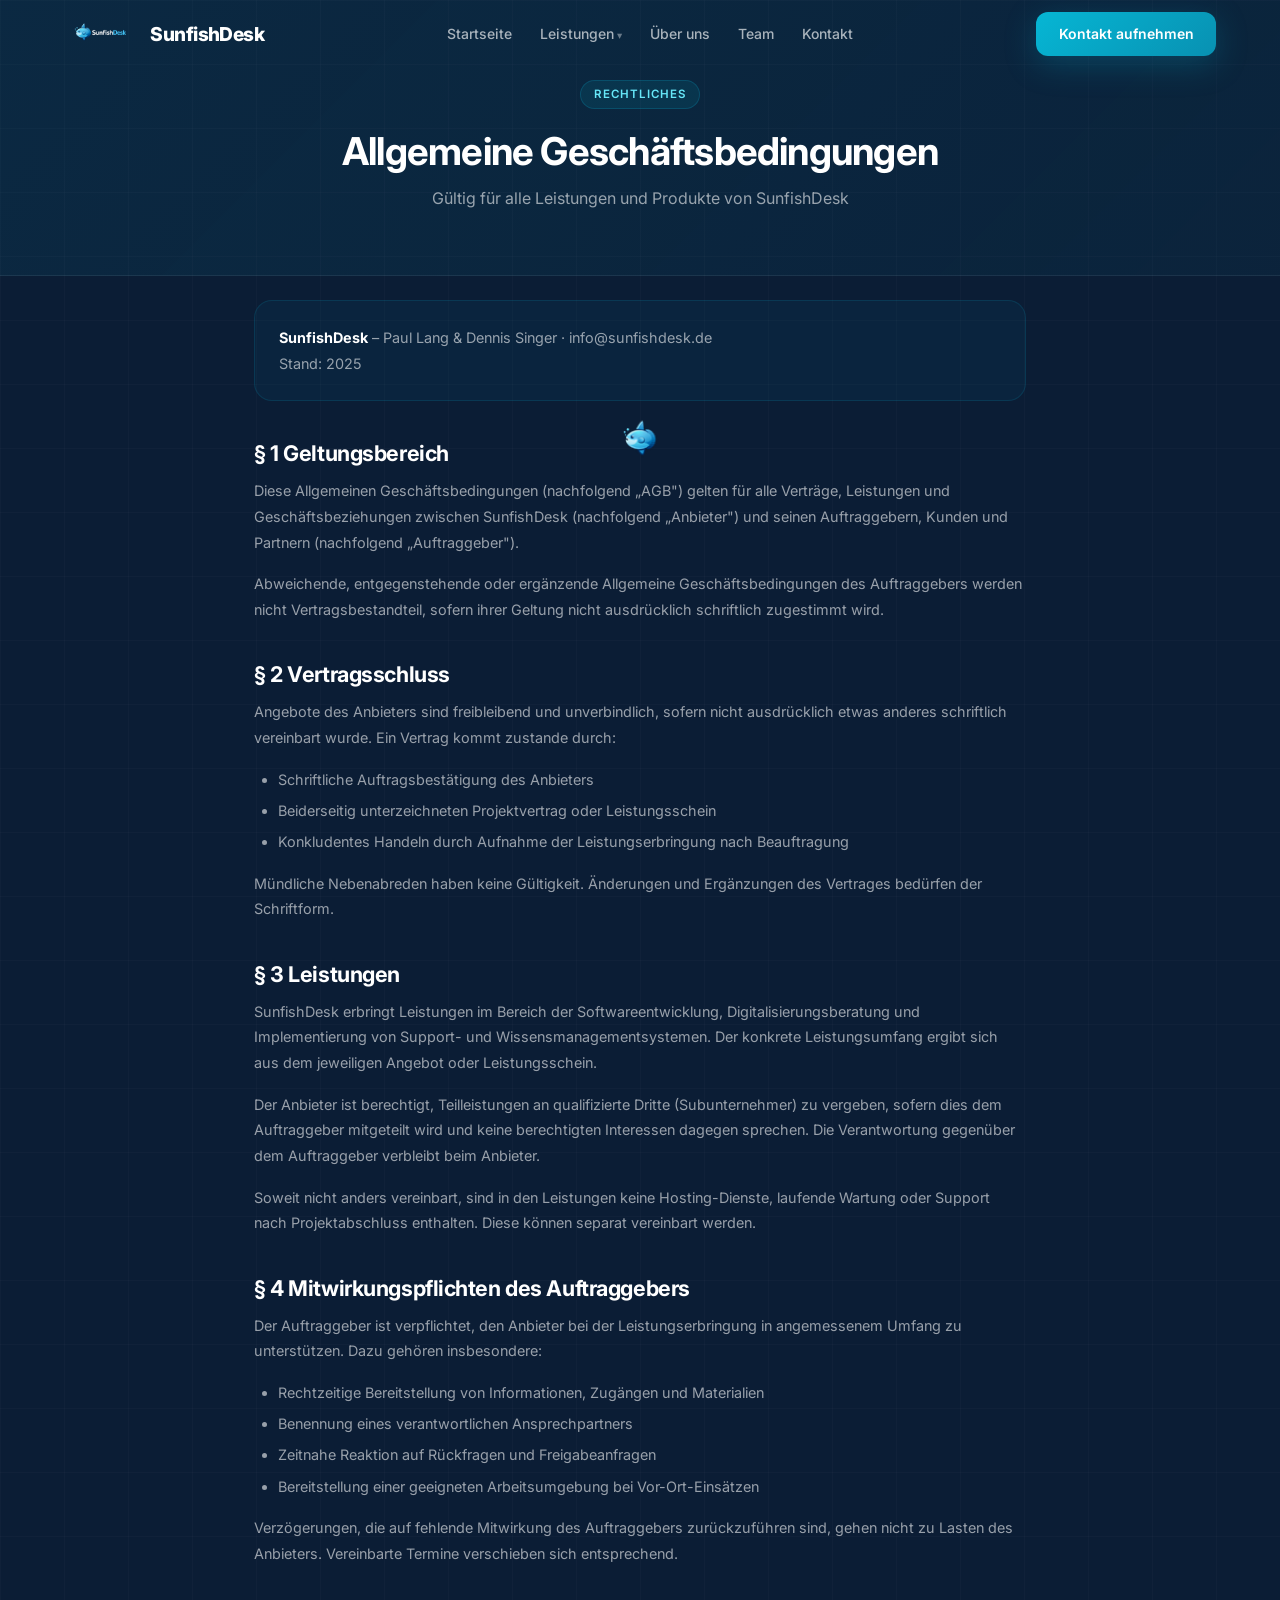
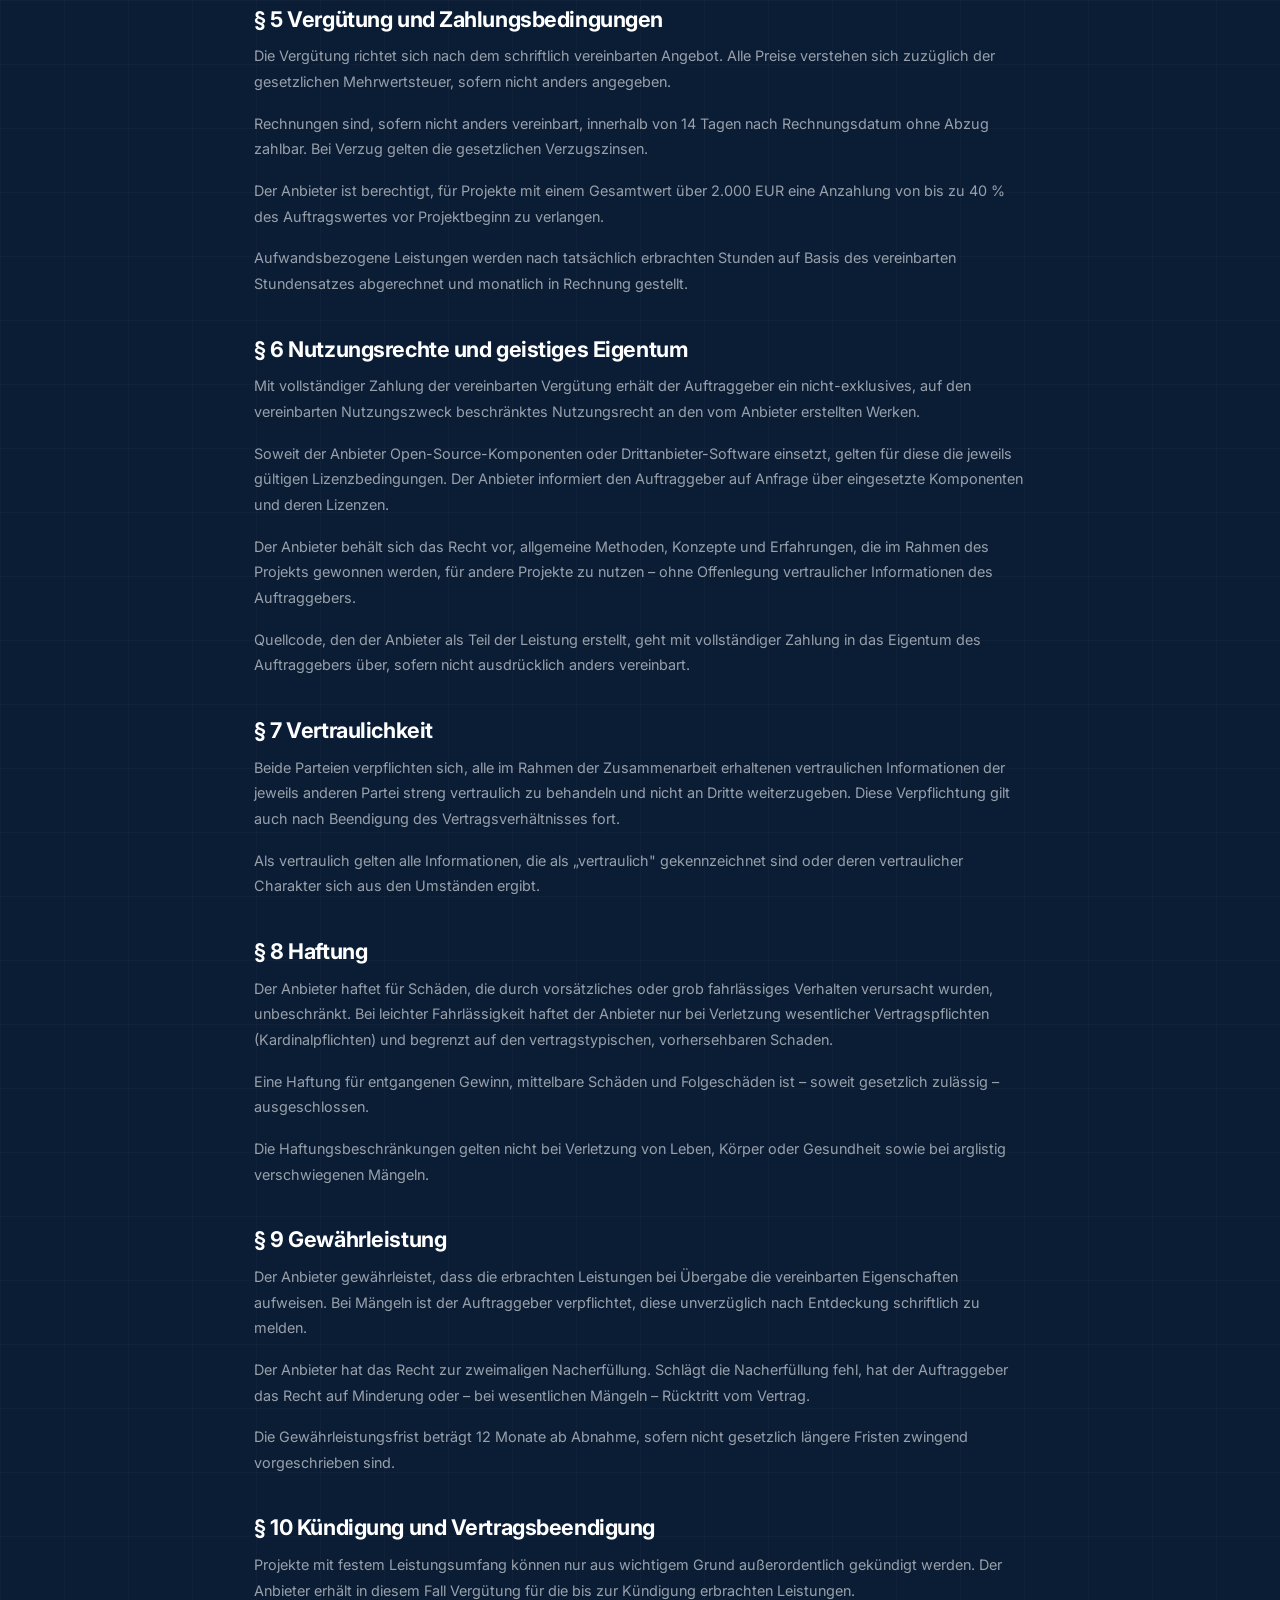
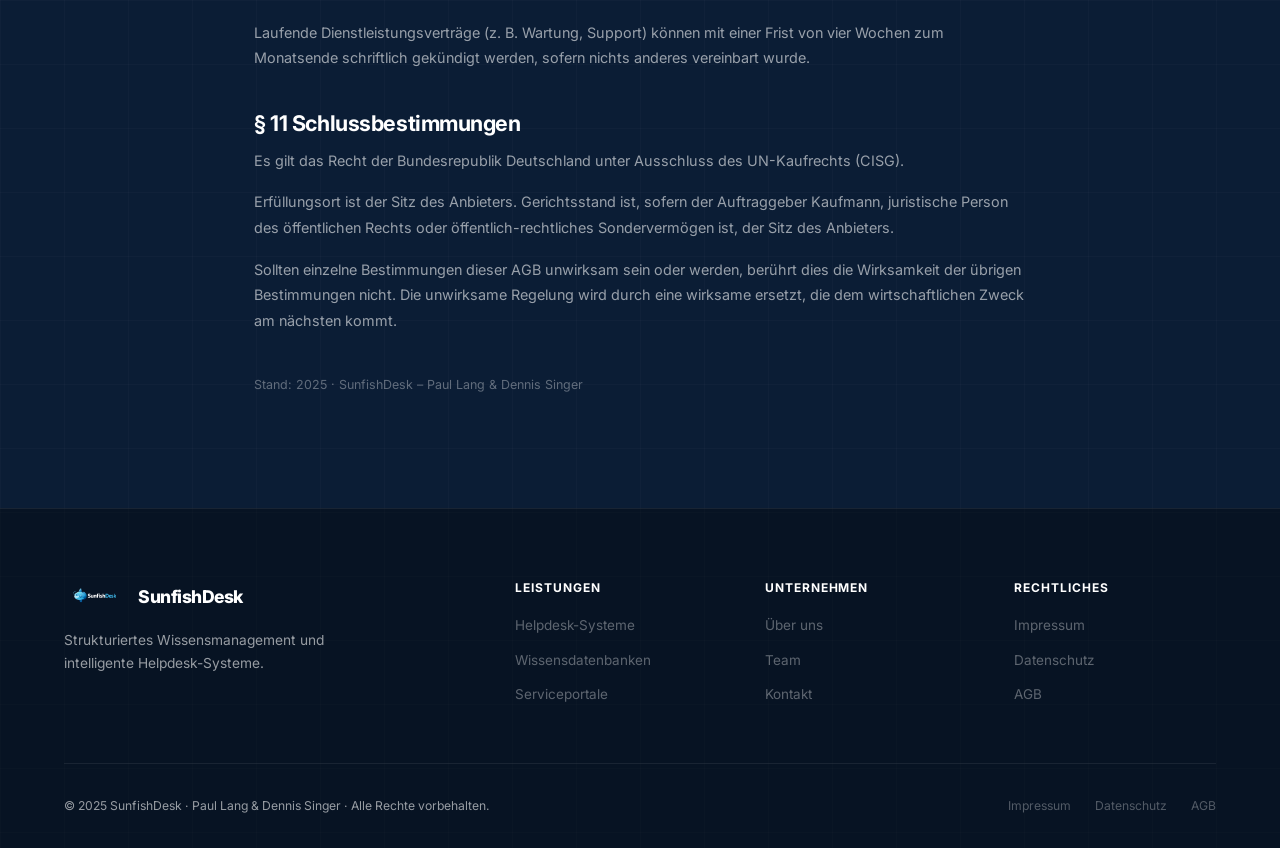
==== commit 1cd0accf: "Add fish cursor animation" ====
--- a/agb.html
+++ b/agb.html
@@ -8,6 +8,81 @@
   <link href="https://fonts.googleapis.com/css2?family=Inter:wght@300;400;500;600;700;800;900&display=swap" rel="stylesheet">
   <link rel="stylesheet" href="styles.css">
 </head>
+
+<div id="fish-cursor"></div>
+<script>
+const fish = document.getElementById("fish-cursor");
+
+let mouseX = window.innerWidth / 2;
+let mouseY = window.innerHeight / 2;
+
+let currentX = mouseX;
+let currentY = mouseY;
+let lastY = currentY;
+
+const speed = 0.015;
+
+// Merkt sich, welches Bild gerade aktiv ist
+let facing = "left";
+
+window.addEventListener("mousemove", function(e) {
+  mouseX = e.clientX;
+  mouseY = e.clientY;
+});
+
+function animate() {
+  // Langsames Folgen
+  currentX += (mouseX - currentX) * speed;
+  currentY += (mouseY - currentY) * speed;
+
+  // Deutliche Schwimmbewegung
+  const swimY = Math.sin(Date.now() * 0.006) * 14;
+  const swimX = Math.cos(Date.now() * 0.004) * 4;
+
+  // Bild wechseln, je nachdem auf welcher Seite der Fisch ist
+  // Fisch links vom Cursor -> soll nach rechts schauen -> cursor_right.png
+  if (currentX < mouseX && facing !== "right") {
+    fish.style.backgroundImage = "url('cursor_right.png')";
+    facing = "right";
+  }
+
+  // Fisch rechts vom Cursor -> soll nach links schauen -> cursor.png
+  if (currentX >= mouseX && facing !== "left") {
+    fish.style.backgroundImage = "url('cursor.png')";
+    facing = "left";
+  }
+
+  // Leichte Neigung nach oben / unten
+const dxToCursor = mouseX - currentX;
+const dyToCursor = mouseY - currentY;
+
+// Neigung abhängig von der Mausposition relativ zum Fisch
+let tilt = Math.atan2(dyToCursor, Math.abs(dxToCursor)) * (180 / Math.PI);
+
+// Maximalwinkel begrenzen
+if (tilt > 22) tilt = 22;
+if (tilt < -22) tilt = -22;
+
+// Wenn Fisch nach links schaut, muss die Rotation gespiegelt werden
+if (facing === "left") {
+  tilt = -tilt;
+}
+
+  const offsetX = -24;
+  const offsetY = -18;
+
+  fish.style.transform =
+    "translate(" + (currentX + offsetX + swimX) + "px," +
+    (currentY + offsetY + swimY) + "px) rotate(" + tilt + "deg)";
+
+  lastY = currentY;
+
+  requestAnimationFrame(animate);
+}
+
+animate();
+</script>
+
 <body>
 
 <nav id="nav">
--- a/styles.css
+++ b/styles.css
@@ -687,3 +687,17 @@
   .hero-actions,.cta-acts { flex-direction:column; align-items:flex-start; }
   .cta-acts { align-items:center; }
 }
+
+
+#fish-cursor {
+  position: fixed;
+  left: 0;
+  top: 0;
+  width: 42px;
+  height: 42px;
+  background: url('cursor.png') center/contain no-repeat;
+  pointer-events: none;
+  z-index: 9999;
+  transform: translate(-100px, -100px);
+  will-change: transform;
+}
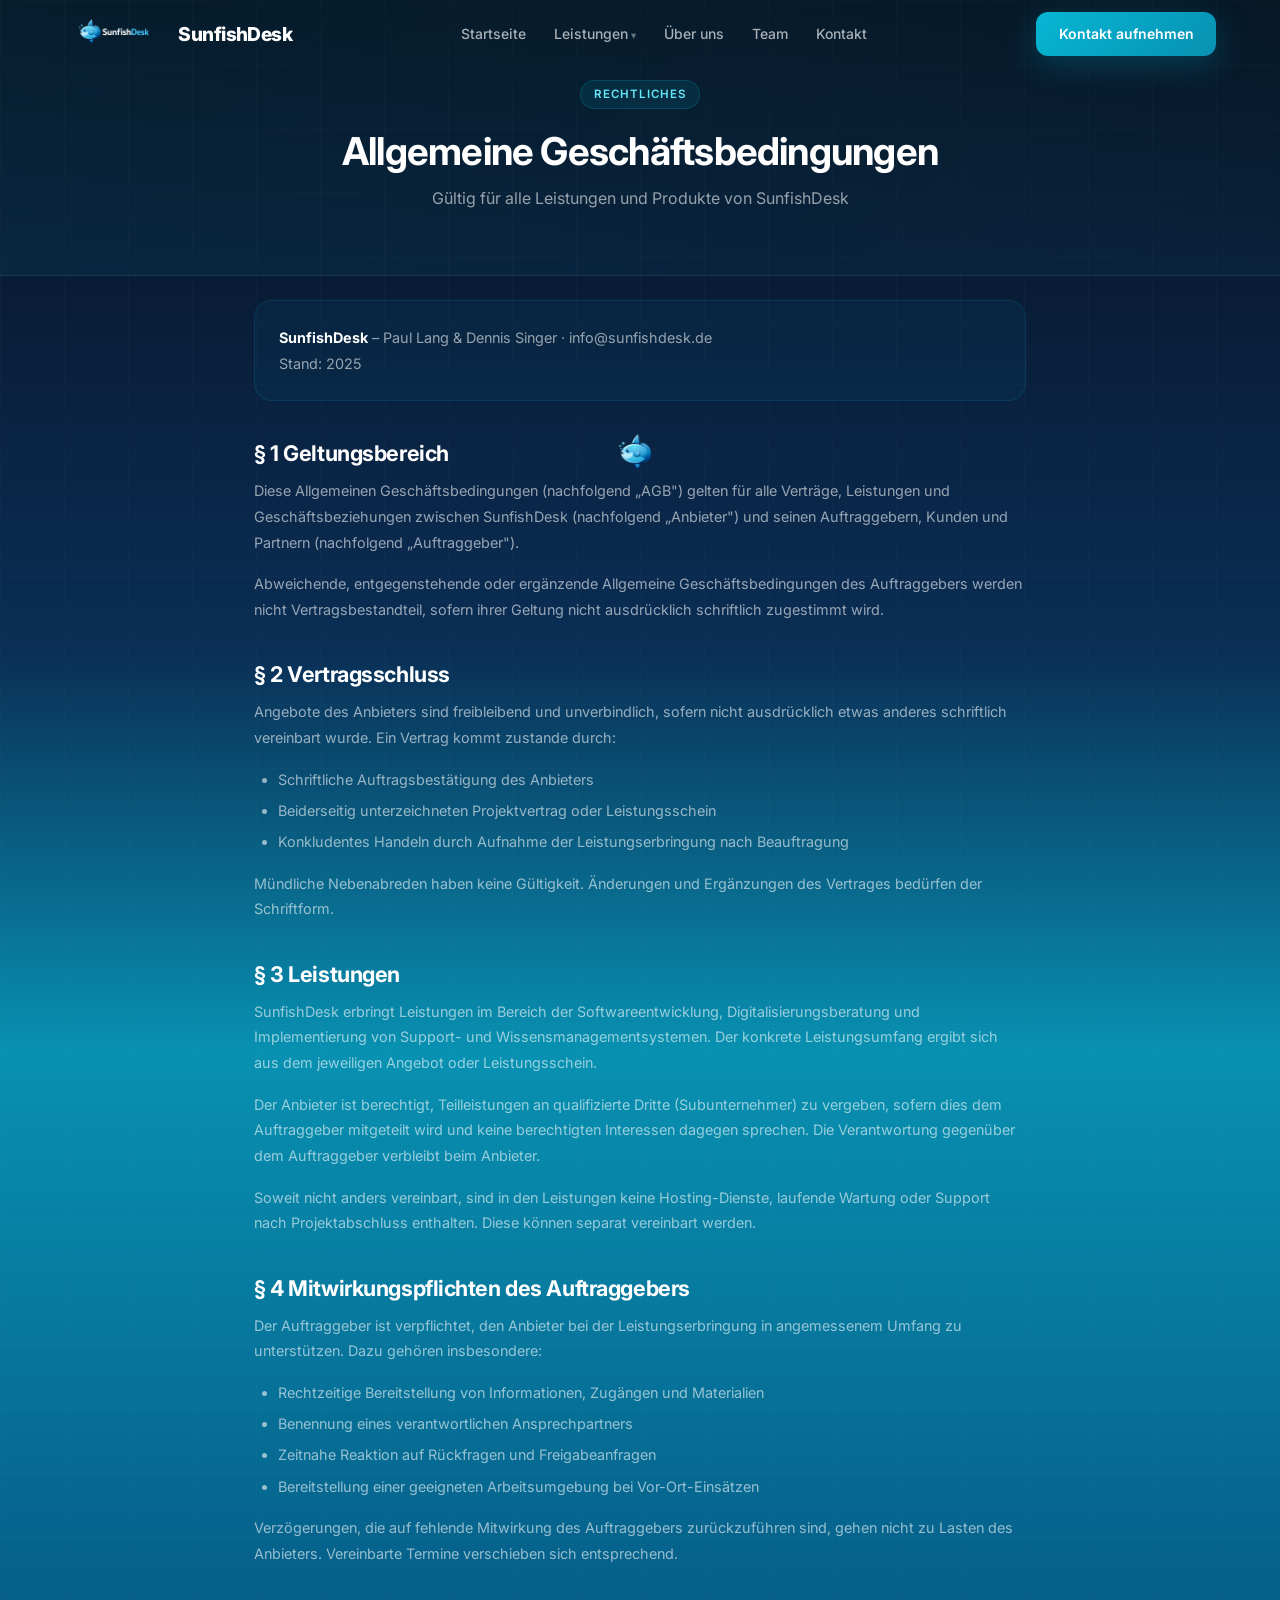
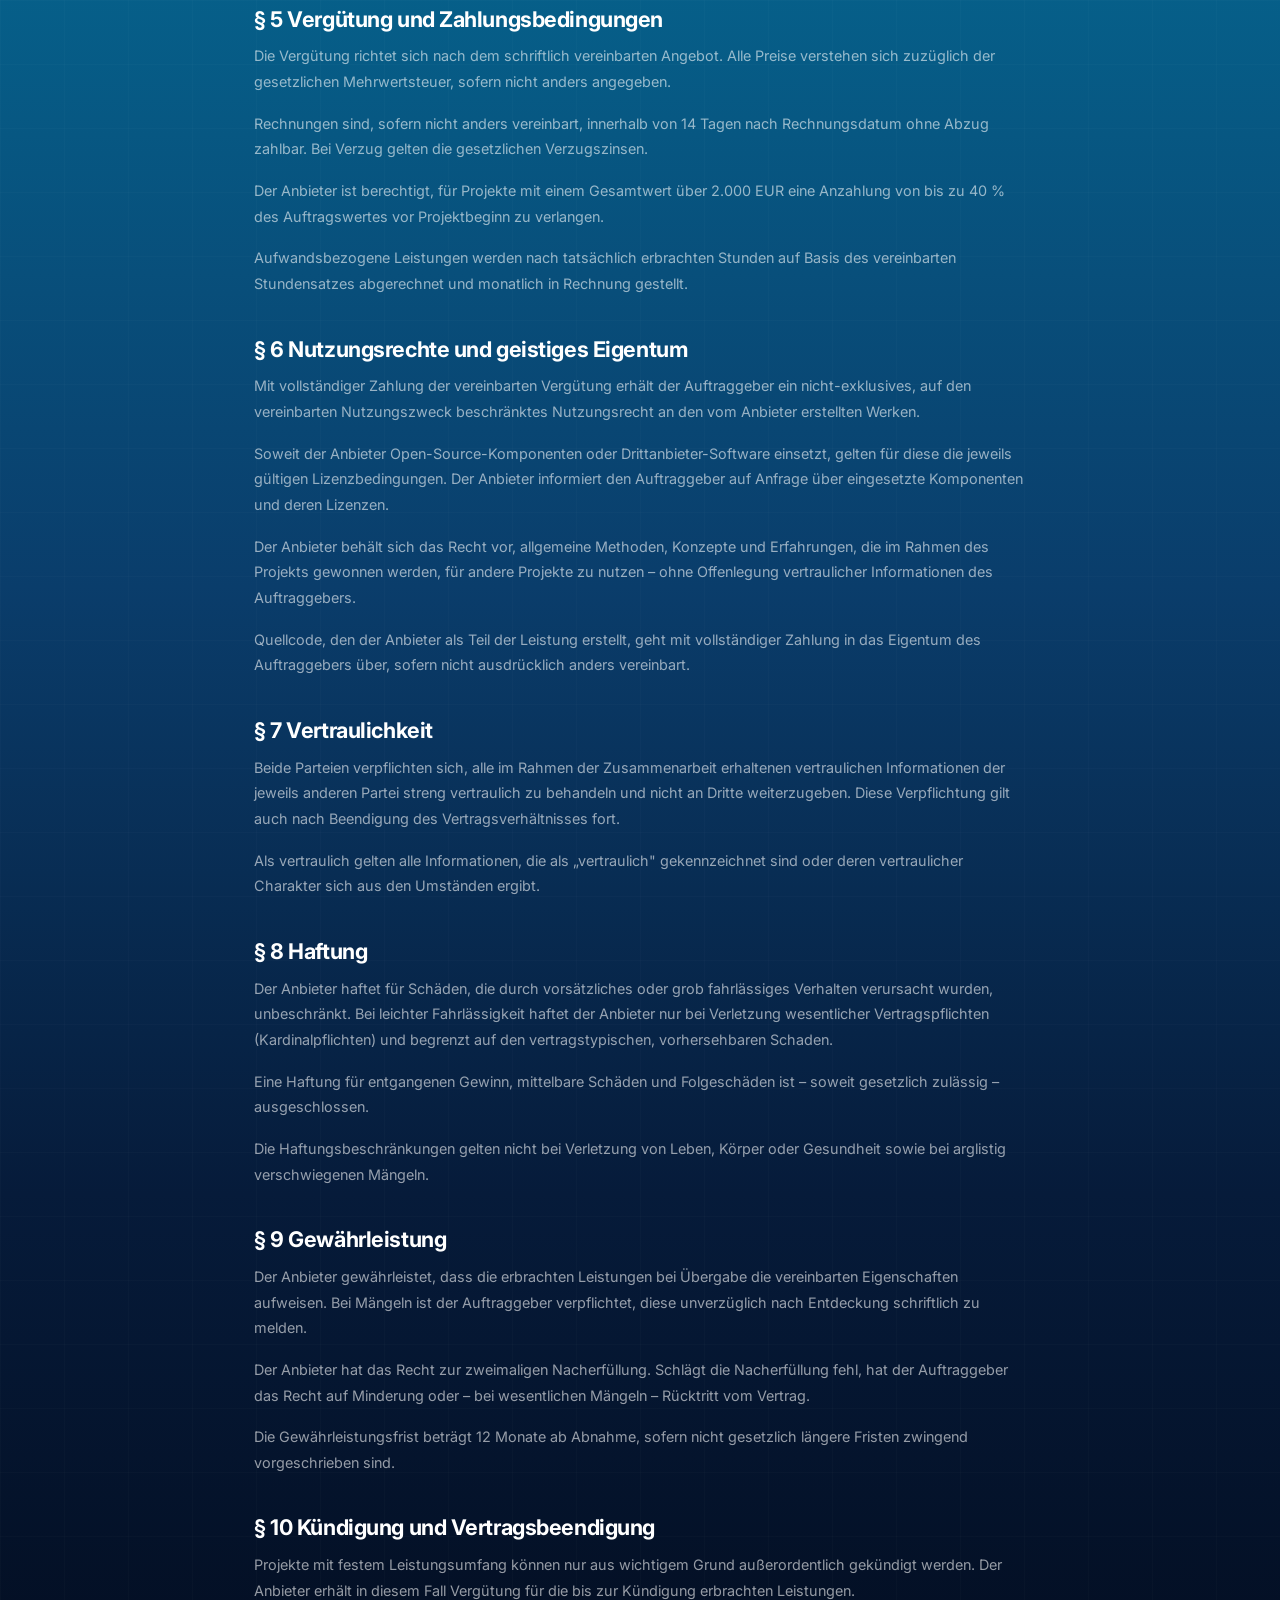
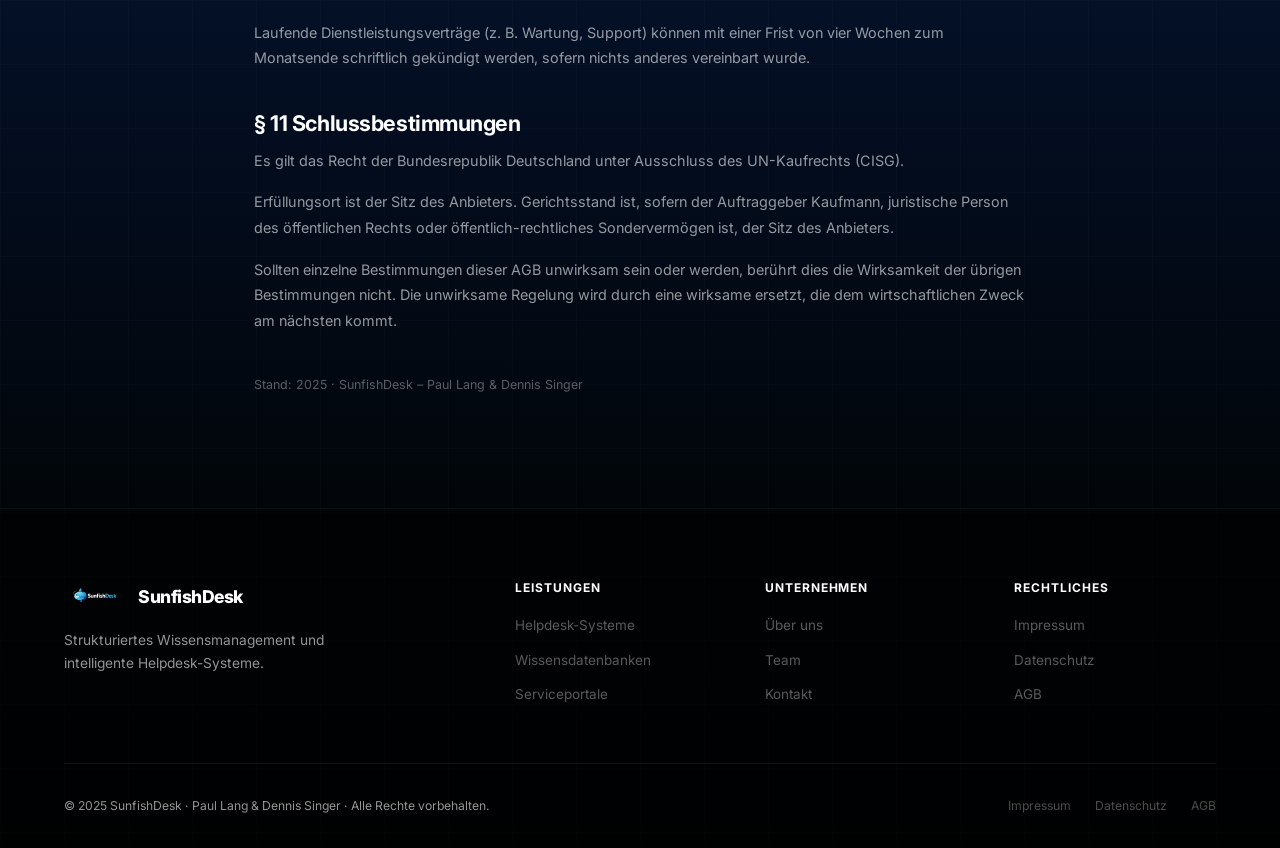
==== commit b75da938: "Restructure project: organize assets into clean folder hierarchy - Moved CSS to assets/css/ - Moved " ====
--- a/agb.html
+++ b/agb.html
@@ -6,7 +6,7 @@
   <title>AGB – SunfishDesk</title>
   <link rel="preconnect" href="https://fonts.googleapis.com">
   <link href="https://fonts.googleapis.com/css2?family=Inter:wght@300;400;500;600;700;800;900&display=swap" rel="stylesheet">
-  <link rel="stylesheet" href="styles.css">
+  <link rel="stylesheet" href="assets/css/styles.css">
 </head>
 
 <div id="fish-cursor"></div>
@@ -42,13 +42,13 @@
   // Bild wechseln, je nachdem auf welcher Seite der Fisch ist
   // Fisch links vom Cursor -> soll nach rechts schauen -> cursor_right.png
   if (currentX < mouseX && facing !== "right") {
-    fish.style.backgroundImage = "url('cursor_right.png')";
+    fish.style.backgroundImage = "url('assets/img/cursor_right.png')";
     facing = "right";
   }
 
   // Fisch rechts vom Cursor -> soll nach links schauen -> cursor.png
   if (currentX >= mouseX && facing !== "left") {
-    fish.style.backgroundImage = "url('cursor.png')";
+    fish.style.backgroundImage = "url('assets/img/cursor.png')";
     facing = "left";
   }
 
@@ -88,7 +88,7 @@
 <nav id="nav">
   <div class="nav-inner">
     <a href="index.html" class="nav-logo">
-      <img src="neues_logo.png" alt="SunfishDesk Logo">
+      <img src="assets/img/neues_logo.png" alt="SunfishDesk Logo">
       <span class="nav-logo-text">SunfishDesk</span>
     </a>
     <ul class="nav-links">
@@ -207,7 +207,7 @@
 <footer>
   <div class="container">
     <div class="footer-grid">
-      <div class="footer-brand"><div class="footer-brand-logo"><img src="neues_logo.png" alt="SunfishDesk"><span>SunfishDesk</span></div><p>Strukturiertes Wissensmanagement und intelligente Helpdesk-Systeme.</p></div>
+      <div class="footer-brand"><div class="footer-brand-logo"><img src="assets/img/neues_logo.png" alt="SunfishDesk"><span>SunfishDesk</span></div><p>Strukturiertes Wissensmanagement und intelligente Helpdesk-Systeme.</p></div>
       <div class="footer-col"><h4>Leistungen</h4><ul><li><a href="leistungen/helpdesk-systeme.html">Helpdesk-Systeme</a></li><li><a href="leistungen/wissensdatenbanken.html">Wissensdatenbanken</a></li><li><a href="leistungen/serviceportale.html">Serviceportale</a></li></ul></div>
       <div class="footer-col"><h4>Unternehmen</h4><ul><li><a href="index.html#about">Über uns</a></li><li><a href="index.html#team">Team</a></li><li><a href="kontakt.html">Kontakt</a></li></ul></div>
       <div class="footer-col"><h4>Rechtliches</h4><ul><li><a href="impressum.html">Impressum</a></li><li><a href="datenschutz.html">Datenschutz</a></li><li><a href="agb.html">AGB</a></li></ul></div>
--- a/assets/css/styles.css
+++ b/assets/css/styles.css
@@ -0,0 +1,940 @@
+/* ═══════════════════════════════════════════════════════════
+   SunfishDesk – Shared Stylesheet  (Dark Theme)
+   ═══════════════════════════════════════════════════════════ */
+
+/* ── Variables ─────────────────────────────────────────────── */
+:root {
+  --navy:       #0B1D35;
+  --navy-mid:   #0D2240;
+  --navy-card:  rgba(255,255,255,.04);
+  --navy-card2: rgba(255,255,255,.07);
+  --teal:       #0891B2;
+  --teal-dark:  #0E7490;
+  --cyan:       #06B6D4;
+  --cyan-light: #67E8F9;
+  --border:     rgba(255,255,255,.1);
+  --border-h:   rgba(8,145,178,.4);
+  --text:       rgba(255,255,255,.88);
+  --text-sub:   rgba(255,255,255,.58);
+  --text-faint: rgba(255,255,255,.35);
+  --grad-hero:  linear-gradient(135deg,#0B1D35 0%,#0E4D6E 55%,#0891B2 100%);
+  --grad-accent:linear-gradient(135deg,#06B6D4 0%,#0891B2 100%);
+  --grad-card:  linear-gradient(135deg,rgba(8,145,178,.12) 0%,rgba(6,182,212,.05) 100%);
+  --shadow-teal:0 8px 32px rgba(8,145,178,.3);
+  --shadow-card:0 20px 60px rgba(0,0,0,.35);
+  --r-sm: 8px; --r-md: 12px; --r-lg: 18px; --r-xl: 24px;
+  --ease: all .3s cubic-bezier(.4,0,.2,1);
+}
+
+/* ── Reset & Base ──────────────────────────────────────────── */
+*, *::before, *::after { box-sizing: border-box; margin: 0; padding: 0; }
+html { scroll-behavior: smooth; font-size: 16px; }
+body {
+  font-family: 'Inter', system-ui, -apple-system, sans-serif;
+  /* Ocean depth gradient — spans full page height so scrolling = diving */
+  background-color: #000203;
+  background-image:
+    linear-gradient(rgba(255,255,255,.015) 1px, transparent 1px),
+    linear-gradient(90deg, rgba(255,255,255,.015) 1px, transparent 1px),
+    linear-gradient(to bottom,
+      #06101E 0%,     /* dark twilight sky */
+      #091A32 6%,     /* deep night sky */
+      #0A2E55 16%,    /* gradual shift toward ocean — no bright spike */
+      #0891B2 26%,    /* shallow water */
+      #06608A 39%,
+      #0A3D6B 54%,
+      #061B3A 69%,
+      #030E22 81%,
+      #010508 92%,
+      #000203 100%
+    );
+  background-size: 64px 64px, 64px 64px, 100% 100%;
+  background-repeat: repeat, repeat, no-repeat;
+  color: var(--text);
+  line-height: 1.6;
+  -webkit-font-smoothing: antialiased;
+  overflow-x: hidden;
+}
+img { max-width: 100%; height: auto; display: block; }
+a  { text-decoration: none; }
+
+/* ── Typography ────────────────────────────────────────────── */
+h1,h2,h3,h4 { line-height:1.15; font-weight:700; letter-spacing:-.02em; color:var(--text); }
+.display { font-size:clamp(2.5rem,6vw,4.5rem); font-weight:800; letter-spacing:-.03em; line-height:1.06; }
+.h2      { font-size:clamp(1.75rem,3.5vw,2.4rem); }
+.h3      { font-size:clamp(1.1rem,2vw,1.35rem); }
+.body-lg { font-size:1.1rem; line-height:1.78; }
+p        { color: var(--text-sub); }
+
+/* ── Layout ────────────────────────────────────────────────── */
+.container { max-width:1200px; margin:0 auto; padding:0 1.5rem; }
+.section   { padding:6rem 0; position:relative; }
+.section-sm{ padding:4rem 0; position:relative; }
+
+/* Section decoration: subtle teal glow variants */
+.glow-left::before {
+  content:''; position:absolute; left:-10%; top:20%; width:50%; height:60%;
+  background:radial-gradient(ellipse,rgba(8,145,178,.07) 0%,transparent 70%);
+  pointer-events:none;
+}
+.glow-right::before {
+  content:''; position:absolute; right:-10%; top:20%; width:50%; height:60%;
+  background:radial-gradient(ellipse,rgba(6,182,212,.07) 0%,transparent 70%);
+  pointer-events:none;
+}
+.glow-center::before {
+  content:''; position:absolute; left:50%; top:0; transform:translateX(-50%);
+  width:70%; height:100%;
+  background:radial-gradient(ellipse,rgba(8,145,178,.06) 0%,transparent 65%);
+  pointer-events:none;
+}
+.section-alt { background: rgba(0,0,0,.18); }
+
+.section-header { text-align:center; max-width:680px; margin:0 auto 4rem; }
+.section-header p { color:var(--text-sub); margin-top:.875rem; }
+
+/* ── Label pill ────────────────────────────────────────────── */
+.label {
+  display:inline-flex; align-items:center; gap:.4rem;
+  font-size:.72rem; font-weight:600; letter-spacing:.08em; text-transform:uppercase;
+  color:var(--cyan-light); background:rgba(6,182,212,.1); border:1px solid rgba(6,182,212,.2);
+  padding:.28rem .85rem; border-radius:100px; margin-bottom:1.25rem;
+}
+
+/* ── Buttons ───────────────────────────────────────────────── */
+.btn {
+  display:inline-flex; align-items:center; gap:.5rem;
+  padding:.85rem 1.75rem; border-radius:var(--r-md);
+  font-size:.95rem; font-weight:600;
+  border:none; cursor:pointer; transition:var(--ease);
+  text-decoration:none;
+}
+.btn-primary {
+  background:var(--grad-accent); color:#fff;
+  box-shadow:var(--shadow-teal);
+}
+.btn-primary:hover { transform:translateY(-2px); box-shadow:0 14px 44px rgba(8,145,178,.5); }
+.btn-ghost  { background:transparent; color:#fff; border:1.5px solid rgba(255,255,255,.25); }
+.btn-ghost:hover  { background:rgba(255,255,255,.08); border-color:rgba(255,255,255,.45); }
+.btn-outline{ background:transparent; color:var(--cyan); border:1.5px solid rgba(6,182,212,.5); }
+.btn-outline:hover{ background:rgba(6,182,212,.1); border-color:var(--cyan); transform:translateY(-2px); }
+
+/* ── Navigation ────────────────────────────────────────────── */
+nav {
+  position:fixed; top:0; left:0; right:0; z-index:1000;
+  transition:var(--ease);
+}
+nav.scrolled {
+  background:rgba(5,20,42,.92);
+  backdrop-filter:blur(24px); -webkit-backdrop-filter:blur(24px);
+  border-bottom:1px solid rgba(6,182,212,.12);
+  box-shadow:0 4px 32px rgba(0,0,0,.45);
+}
+.nav-inner {
+  display:flex; align-items:center; justify-content:space-between;
+  height:68px; max-width:1200px; margin:0 auto; padding:0 1.5rem;
+}
+.nav-logo {
+  display:flex; align-items:center; gap:.65rem; text-decoration:none; flex-shrink:0;
+}
+.nav-logo img { height:52px; width:auto; object-fit:contain; }
+.nav-logo-text { font-size:1.2rem; font-weight:800; color:#fff; letter-spacing:-.03em; }
+
+/* Main links */
+.nav-links { display:flex; align-items:center; gap:1.75rem; list-style:none; }
+.nav-links > li > a {
+  color:rgba(255,255,255,.65); font-size:.875rem; font-weight:500;
+  text-decoration:none; transition:color .2s; white-space:nowrap;
+}
+.nav-links > li > a:hover { color:#fff; }
+.nav-links > li.active > a { color:#fff; }
+
+/* Dropdown */
+.has-dropdown { position:relative; }
+.has-dropdown > a::after { content:' ▾'; font-size:.65rem; opacity:.6; }
+.dropdown {
+  position:absolute; top:calc(100% + 10px); left:-1rem;
+  background:rgba(13,34,64,.98); backdrop-filter:blur(20px);
+  border:1px solid rgba(255,255,255,.1); border-radius:var(--r-lg);
+  min-width:240px; padding:.6rem; list-style:none;
+  opacity:0; pointer-events:none;
+  transform:translateY(-8px);
+  transition:opacity .25s,transform .25s;
+  box-shadow:0 20px 60px rgba(0,0,0,.5);
+}
+.has-dropdown:hover .dropdown,
+.has-dropdown:focus-within .dropdown {
+  opacity:1; pointer-events:auto; transform:translateY(0);
+}
+.dropdown li a {
+  display:block; padding:.55rem .85rem;
+  color:rgba(255,255,255,.65); font-size:.855rem; font-weight:500;
+  border-radius:var(--r-sm); transition:var(--ease);
+}
+.dropdown li a:hover { background:rgba(8,145,178,.15); color:#fff; }
+.dropdown-sep { height:1px; background:rgba(255,255,255,.08); margin:.4rem 0; }
+
+/* Hamburger */
+.hamburger {
+  display:none; flex-direction:column; gap:5px;
+  background:none; border:none; cursor:pointer; padding:.5rem;
+}
+.hamburger span { display:block; width:22px; height:2px; background:#fff; border-radius:2px; transition:var(--ease); }
+.hamburger.open span:nth-child(1) { transform:translateY(7px) rotate(45deg); }
+.hamburger.open span:nth-child(2) { opacity:0; }
+.hamburger.open span:nth-child(3) { transform:translateY(-7px) rotate(-45deg); }
+
+/* Mobile menu */
+.mobile-menu {
+  display:none; position:fixed; top:68px; left:0; right:0;
+  background:rgba(11,29,53,.98); backdrop-filter:blur(20px);
+  border-bottom:1px solid rgba(255,255,255,.08); z-index:999;
+  max-height:calc(100vh - 68px); overflow-y:auto;
+}
+.mobile-menu.open { display:block; }
+.mobile-menu a {
+  display:block; color:rgba(255,255,255,.78); text-decoration:none;
+  padding:.8rem 1.5rem; font-size:.975rem; font-weight:500;
+  border-bottom:1px solid rgba(255,255,255,.06); transition:color .2s;
+}
+.mobile-menu a:hover { color:#fff; }
+.mobile-menu .mm-section {
+  display:block; color:rgba(255,255,255,.35); font-size:.68rem; font-weight:700;
+  text-transform:uppercase; letter-spacing:.1em;
+  padding:.6rem 1.5rem .3rem; border-bottom:none;
+}
+
+/* ── Hero ──────────────────────────────────────────────────── */
+.hero {
+  min-height:100vh; background:transparent;
+  display:flex; align-items:center; position:relative; overflow:hidden;
+}
+.hero-bg {
+  position:absolute; inset:0;
+  background:
+    /* Subtle moon/star glow — faint brightening in the dark sky */
+    radial-gradient(ellipse 120% 35% at 50% -5%, rgba(80,160,220,.12) 0%, transparent 55%),
+    /* Underwater light shimmer below the waves */
+    radial-gradient(ellipse 80% 60% at 65% 68%, rgba(8,145,178,.14) 0%, transparent 60%),
+    radial-gradient(circle at 12% 90%, rgba(6,182,212,.09) 0%, transparent 40%);
+}
+.hero-grid {
+  position:absolute; inset:0;
+  background-image:
+    linear-gradient(rgba(255,255,255,.025) 1px,transparent 1px),
+    linear-gradient(90deg,rgba(255,255,255,.025) 1px,transparent 1px);
+  background-size:64px 64px;
+}
+.hero-fish { position:absolute; right:-3%; top:50%; transform:translateY(-50%); width:46vw; max-width:660px; opacity:.035; pointer-events:none; }
+.hero .container {
+  display:grid; grid-template-columns:1fr 1fr; gap:4rem; align-items:center;
+  min-height:100vh; padding-top:90px; padding-bottom:4rem; position:relative; z-index:1;
+}
+.hero-badge {
+  display:inline-flex; align-items:center; gap:.5rem;
+  background:rgba(6,182,212,.12); border:1px solid rgba(6,182,212,.25);
+  color:var(--cyan-light); font-size:.78rem; font-weight:500;
+  padding:.38rem 1rem; border-radius:100px; margin-bottom:1.75rem;
+}
+.hero-badge-dot { width:6px; height:6px; background:var(--cyan); border-radius:50%; animation:blink 2s ease-in-out infinite; }
+@keyframes blink { 0%,100%{opacity:1;transform:scale(1)} 50%{opacity:.35;transform:scale(.7)} }
+.hero h1 { color:#fff; margin-bottom:1.5rem; }
+.hero h1 .accent {
+  background:linear-gradient(135deg,#67E8F9,#0EA5E9);
+  -webkit-background-clip:text; -webkit-text-fill-color:transparent; background-clip:text;
+}
+.hero-sub { color:rgba(255,255,255,.6); margin-bottom:2.5rem; max-width:520px; }
+.hero-actions { display:flex; gap:1rem; flex-wrap:wrap; }
+
+/* Dashboard card */
+.hero-card {
+  background:rgba(255,255,255,.06); backdrop-filter:blur(20px);
+  border:1px solid rgba(255,255,255,.12); border-radius:var(--r-xl);
+  padding:1.75rem; width:100%; max-width:400px; margin-left:auto;
+}
+.hero-card-bar {
+  display:flex; align-items:center; gap:.5rem; margin-bottom:1.4rem;
+  padding-bottom:.9rem; border-bottom:1px solid rgba(255,255,255,.07);
+}
+.dot-r{width:9px;height:9px;border-radius:50%;background:#ef4444;}
+.dot-y{width:9px;height:9px;border-radius:50%;background:#f59e0b;margin:0 2px;}
+.dot-g{width:9px;height:9px;border-radius:50%;background:#22c55e;}
+.hc-title{color:rgba(255,255,255,.38);font-size:.72rem;margin-left:.2rem;}
+.hc-row {
+  display:flex; justify-content:space-between; align-items:center;
+  padding:.62rem 0; border-bottom:1px solid rgba(255,255,255,.04);
+}
+.hc-row:last-child{border-bottom:none;}
+.hc-lbl{color:rgba(255,255,255,.45);font-size:.8rem;}
+.hc-val{color:#fff;font-weight:600;font-size:.85rem;display:flex;align-items:center;gap:.4rem;}
+.badge{font-size:.64rem;padding:.17rem .52rem;border-radius:100px;font-weight:600;}
+.badge-g{background:rgba(34,197,94,.15);color:#4ade80;}
+.badge-b{background:rgba(59,130,246,.15);color:#60a5fa;}
+
+/* ── Trust Bar ─────────────────────────────────────────────── */
+.trust-bar { background:rgba(0,0,0,.25); padding:1.2rem 0; overflow:hidden; border-top:1px solid rgba(255,255,255,.05); border-bottom:1px solid rgba(255,255,255,.05); }
+.trust-track { display:flex; gap:3rem; align-items:center; animation:scroll-left 28s linear infinite; white-space:nowrap; }
+@keyframes scroll-left{0%{transform:translateX(0)}100%{transform:translateX(-50%)}}
+.trust-item { color:rgba(255,255,255,.25); font-size:.7rem; font-weight:600; letter-spacing:.1em; text-transform:uppercase; display:flex; align-items:center; gap:.65rem; flex-shrink:0; }
+.trust-item::before{content:'';width:4px;height:4px;border-radius:50%;background:var(--teal);display:block;}
+
+/* ── Generic dark card ─────────────────────────────────────── */
+.card-dark {
+  background:var(--navy-card); border:1px solid var(--border);
+  border-radius:var(--r-lg); padding:2rem;
+  transition:var(--ease);
+}
+.card-dark:hover {
+  background:var(--navy-card2); border-color:var(--border-h);
+  transform:translateY(-3px); box-shadow:var(--shadow-card);
+}
+
+/* ── About ─────────────────────────────────────────────────── */
+.about-grid { display:grid; grid-template-columns:1fr 1fr; gap:5rem; align-items:center; }
+.about-visual-card {
+  background:linear-gradient(135deg,rgba(8,145,178,.18) 0%,rgba(6,182,212,.08) 100%);
+  border:1px solid rgba(8,145,178,.25);
+  border-radius:var(--r-xl); padding:2.5rem; position:relative; overflow:hidden;
+}
+.about-visual-card::after {
+  content:''; position:absolute; right:-50px; top:-50px;
+  width:200px; height:200px; border-radius:50%; background:rgba(6,182,212,.08);
+}
+.about-visual-card h3 { font-size:1.85rem; font-weight:800; color:#fff; margin-bottom:.3rem; }
+.about-visual-card > p { color:rgba(255,255,255,.5); font-size:.875rem; margin-bottom:1.5rem; }
+.metrics { display:grid; grid-template-columns:1fr 1fr; gap:.85rem; margin-top:1.5rem; }
+.metric { background:rgba(255,255,255,.07); border-radius:var(--r-md); padding:1rem; }
+.metric-v { font-size:1.7rem; font-weight:800; color:#fff; line-height:1; margin-bottom:.2rem; }
+.metric-l { font-size:.7rem; color:rgba(255,255,255,.45); font-weight:500; }
+.about-sub-card {
+  background:rgba(255,255,255,.04); border:1px solid rgba(255,255,255,.08);
+  border-radius:var(--r-lg); padding:1.1rem 1.4rem; margin-top:1rem;
+  display:flex; align-items:center; gap:.9rem;
+}
+.sub-icon {
+  width:38px; height:38px; background:rgba(8,145,178,.15); border-radius:var(--r-sm);
+  display:flex; align-items:center; justify-content:center; color:var(--cyan); flex-shrink:0;
+}
+.about-content h2 { margin-bottom:1.25rem; }
+.about-content p  { color:var(--text-sub); margin-bottom:1rem; }
+.about-content p:last-of-type { margin-bottom:0; }
+.name-story {
+  background:rgba(8,145,178,.07); border:1px solid rgba(8,145,178,.18);
+  border-left:3px solid var(--teal);
+  border-radius:0 var(--r-md) var(--r-md) 0;
+  padding:1.15rem 1.5rem; margin-top:1.75rem;
+}
+.name-story strong { display:block; color:var(--cyan); font-size:.7rem; text-transform:uppercase; letter-spacing:.08em; margin-bottom:.35rem; }
+.name-story p { color:rgba(255,255,255,.6); font-size:.875rem; margin:0; }
+
+/* ── Timeline ──────────────────────────────────────────────── */
+.timeline { position:relative; max-width:820px; margin:0 auto; }
+.timeline::before {
+  content:''; position:absolute; left:50%; transform:translateX(-50%);
+  top:0; bottom:0; width:1.5px;
+  background:linear-gradient(to bottom,var(--teal),var(--cyan),rgba(8,145,178,.1));
+}
+.tl-item { display:grid; grid-template-columns:1fr 1fr; gap:3rem; margin-bottom:2.75rem; position:relative; }
+.tl-item:last-child { margin-bottom:0; }
+.tl-dot {
+  position:absolute; left:50%; top:1.5rem; transform:translateX(-50%);
+  width:13px; height:13px; background:var(--teal); border-radius:50%;
+  border:3px solid var(--navy); box-shadow:0 0 0 3px rgba(8,145,178,.25); z-index:1;
+}
+.tl-box {
+  background:rgba(255,255,255,.04); border:1px solid rgba(255,255,255,.09);
+  border-radius:var(--r-lg); padding:1.4rem 1.5rem; transition:var(--ease);
+}
+.tl-box:hover { background:rgba(255,255,255,.07); border-color:rgba(8,145,178,.3); transform:translateY(-2px); box-shadow:0 12px 40px rgba(0,0,0,.3); }
+.tl-year { font-size:.68rem; font-weight:700; color:var(--cyan); text-transform:uppercase; letter-spacing:.1em; margin-bottom:.4rem; }
+.tl-box h3 { font-size:.975rem; margin-bottom:.45rem; color:#fff; }
+.tl-box p  { font-size:.855rem; color:var(--text-sub); line-height:1.65; }
+.tl-right  { grid-column:2; }
+
+/* ── Service Cards ─────────────────────────────────────────── */
+.services-grid { display:grid; grid-template-columns:repeat(3,1fr); gap:1.35rem; }
+.svc-card {
+  background:rgba(255,255,255,.04); border:1px solid rgba(255,255,255,.08);
+  border-radius:var(--r-lg); padding:1.9rem;
+  transition:var(--ease); position:relative; overflow:hidden;
+  text-decoration:none; display:block; cursor:pointer;
+}
+.svc-card::before {
+  content:''; position:absolute; top:0; left:0; right:0; height:2px;
+  background:var(--grad-accent); transform:scaleX(0); transform-origin:left;
+  transition:transform .4s cubic-bezier(.4,0,.2,1);
+}
+.svc-card:hover { background:rgba(255,255,255,.07); border-color:rgba(8,145,178,.3); transform:translateY(-4px); box-shadow:var(--shadow-card); }
+.svc-card:hover::before { transform:scaleX(1); }
+.svc-icon {
+  width:50px; height:50px;
+  background:rgba(8,145,178,.12);
+  border-radius:var(--r-md); display:flex; align-items:center; justify-content:center;
+  margin-bottom:1.2rem; color:var(--cyan); transition:var(--ease);
+}
+.svc-card:hover .svc-icon { background:var(--grad-accent); color:#fff; }
+.svc-card h3 { font-size:1rem; margin-bottom:.5rem; color:#fff; }
+.svc-card p  { font-size:.855rem; color:var(--text-sub); line-height:1.65; margin:0; }
+.svc-link {
+  display:inline-flex; align-items:center; gap:.3rem;
+  color:var(--cyan); font-size:.78rem; font-weight:600;
+  margin-top:.9rem; opacity:0; transform:translateX(-4px); transition:var(--ease);
+}
+.svc-card:hover .svc-link { opacity:1; transform:translateX(0); }
+
+/* ── Why Items ─────────────────────────────────────────────── */
+.why-grid  { display:grid; grid-template-columns:repeat(2,1fr); gap:1.35rem; }
+.why-item  {
+  background:rgba(255,255,255,.04); border:1px solid rgba(255,255,255,.08);
+  border-radius:var(--r-lg); padding:1.9rem;
+  display:flex; gap:1.2rem; align-items:flex-start; transition:var(--ease);
+}
+.why-item:hover { background:rgba(255,255,255,.07); border-color:rgba(8,145,178,.25); transform:translateY(-2px); box-shadow:0 12px 40px rgba(0,0,0,.25); }
+.why-icon  {
+  width:42px; height:42px; min-width:42px;
+  background:rgba(8,145,178,.12); border-radius:var(--r-sm);
+  display:flex; align-items:center; justify-content:center; color:var(--cyan);
+}
+.why-item h3 { font-size:.975rem; margin-bottom:.35rem; color:#fff; }
+.why-item p  { font-size:.845rem; color:var(--text-sub); line-height:1.65; margin:0; }
+
+/* ── Stats ─────────────────────────────────────────────────── */
+.stats { background:rgba(8,145,178,.06); border-top:1px solid rgba(8,145,178,.15); border-bottom:1px solid rgba(8,145,178,.15); padding:4.5rem 0; }
+.stats-grid { display:grid; grid-template-columns:repeat(4,1fr); gap:1.5rem; text-align:center; }
+.stat-val {
+  font-size:clamp(2rem,4.5vw,3rem); font-weight:800; line-height:1; margin-bottom:.4rem;
+  background:linear-gradient(135deg,#fff,#67E8F9);
+  -webkit-background-clip:text; -webkit-text-fill-color:transparent; background-clip:text;
+}
+.stat-lbl { color:var(--text-sub); font-size:.82rem; font-weight:500; }
+
+/* ── Team ──────────────────────────────────────────────────── */
+.team-grid {
+  display:grid; grid-template-columns:repeat(2,1fr); gap:2.5rem;
+  max-width:900px; margin:0 auto;
+}
+.team-card {
+  background:rgba(255,255,255,.04); border:1px solid rgba(255,255,255,.09);
+  border-radius:var(--r-xl); overflow:hidden; transition:var(--ease);
+}
+.team-card:hover { transform:translateY(-4px); box-shadow:var(--shadow-card); border-color:rgba(8,145,178,.3); }
+.tc-head {
+  background:linear-gradient(135deg,rgba(8,145,178,.2) 0%,rgba(6,182,212,.1) 100%);
+  border-bottom:1px solid rgba(255,255,255,.08);
+  padding:2.25rem 1.75rem 1.75rem; text-align:center;
+}
+.avatar {
+  width:96px; height:96px; border-radius:50%;
+  object-fit:cover; object-position:center top;
+  border:3px solid rgba(255,255,255,.15);
+  margin:0 auto 1rem;
+}
+.avatar-initials {
+  width:96px; height:96px; border-radius:50%;
+  background:linear-gradient(135deg,rgba(6,182,212,.3),rgba(14,165,233,.2));
+  border:3px solid rgba(255,255,255,.15);
+  display:flex; align-items:center; justify-content:center;
+  margin:0 auto 1rem; font-size:1.9rem; font-weight:800; color:#fff;
+}
+.tc-name { color:#fff; font-size:1.2rem; font-weight:700; margin-bottom:.2rem; }
+.tc-role { color:rgba(255,255,255,.5); font-size:.72rem; font-weight:600; text-transform:uppercase; letter-spacing:.08em; }
+.tc-body { padding:1.75rem; }
+.tc-bio  { font-size:.875rem; color:var(--text-sub); line-height:1.72; margin-bottom:1.25rem; }
+.skills  { display:flex; flex-wrap:wrap; gap:.45rem; }
+.skill   { background:rgba(8,145,178,.12); color:var(--cyan-light); font-size:.72rem; font-weight:600; padding:.28rem .7rem; border-radius:100px; border:1px solid rgba(8,145,178,.2); }
+
+/* ── Vision / Mission ──────────────────────────────────────── */
+.vm-grid { display:grid; grid-template-columns:1fr 1fr; gap:2rem; }
+.vm-card { border-radius:var(--r-xl); padding:3rem; position:relative; overflow:hidden; }
+.vm-v    { background:linear-gradient(135deg,rgba(8,145,178,.2) 0%,rgba(6,182,212,.08) 100%); border:1px solid rgba(8,145,178,.25); }
+.vm-m    { background:rgba(255,255,255,.04); border:1px solid rgba(255,255,255,.09); }
+.vm-v::after { content:''; position:absolute; right:-60px; bottom:-60px; width:240px; height:240px; border-radius:50%; background:rgba(6,182,212,.07); }
+.vm-lbl  { font-size:.7rem; font-weight:700; text-transform:uppercase; letter-spacing:.1em; display:block; margin-bottom:.9rem; }
+.vm-v .vm-lbl { color:rgba(255,255,255,.45); }
+.vm-m .vm-lbl { color:var(--cyan); }
+.vm-card h3 { font-size:1.35rem; margin-bottom:1rem; line-height:1.3; color:#fff; }
+.vm-card p  { font-size:.91rem; line-height:1.78; color:var(--text-sub); margin:0; }
+
+/* ── Use Cases ─────────────────────────────────────────────── */
+.uc-grid  { display:grid; grid-template-columns:repeat(3,1fr); gap:1.25rem; }
+.uc-card  { background:rgba(255,255,255,.04); border:1px solid rgba(255,255,255,.08); border-radius:var(--r-lg); padding:1.65rem; transition:var(--ease); }
+.uc-card:hover { background:rgba(255,255,255,.07); border-color:rgba(8,145,178,.25); box-shadow:0 12px 40px rgba(0,0,0,.25); }
+.uc-icon  { width:42px; height:42px; border-radius:var(--r-sm); background:rgba(8,145,178,.12); display:flex; align-items:center; justify-content:center; color:var(--cyan); margin-bottom:.9rem; }
+.uc-card h3 { font-size:.925rem; font-weight:700; margin-bottom:.35rem; color:#fff; }
+.uc-card p  { font-size:.84rem; color:var(--text-sub); line-height:1.65; margin:0; }
+
+/* ── Testimonials ──────────────────────────────────────────── */
+.test-grid { display:grid; grid-template-columns:repeat(3,1fr); gap:1.5rem; }
+.test-card { background:rgba(255,255,255,.04); border:1px solid rgba(255,255,255,.08); border-radius:var(--r-lg); padding:1.9rem; transition:var(--ease); }
+.test-card:hover { background:rgba(255,255,255,.07); border-color:rgba(8,145,178,.25); transform:translateY(-2px); }
+.test-q    { color:var(--cyan); font-size:2.2rem; line-height:1; margin-bottom:.65rem; font-family:Georgia,serif; }
+.test-text { font-size:.875rem; color:var(--text-sub); line-height:1.72; margin-bottom:1.2rem; font-style:italic; }
+.test-author { display:flex; align-items:center; gap:.7rem; padding-top:1rem; border-top:1px solid rgba(255,255,255,.07); }
+.test-av   { width:34px; height:34px; border-radius:50%; background:var(--grad-accent); display:flex; align-items:center; justify-content:center; color:#fff; font-size:.7rem; font-weight:700; flex-shrink:0; }
+.test-name { font-size:.82rem; font-weight:600; color:#fff; }
+.test-org  { font-size:.74rem; color:var(--text-faint); }
+
+/* ── CTA ───────────────────────────────────────────────────── */
+.cta {
+  background:linear-gradient(135deg,rgba(8,145,178,.18) 0%,rgba(6,182,212,.08) 100%);
+  border-top:1px solid rgba(8,145,178,.2); border-bottom:1px solid rgba(8,145,178,.1);
+  padding:7rem 0; position:relative; overflow:hidden;
+}
+.cta::before {
+  content:''; position:absolute; inset:0;
+  background:
+    radial-gradient(circle at 20% 50%,rgba(6,182,212,.1) 0%,transparent 50%),
+    radial-gradient(circle at 80% 20%,rgba(14,165,233,.07) 0%,transparent 40%);
+}
+.cta-inner { position:relative; z-index:1; text-align:center; max-width:600px; margin:0 auto; }
+.cta h2    { color:#fff; margin-bottom:1rem; }
+.cta p     { color:rgba(255,255,255,.6); margin-bottom:2.5rem; }
+.cta-acts  { display:flex; gap:1rem; justify-content:center; flex-wrap:wrap; }
+
+/* ── Footer ────────────────────────────────────────────────── */
+footer {
+  background:rgba(0,0,0,.35); color:var(--text-sub);
+  padding:4.5rem 0 2rem; border-top:1px solid rgba(255,255,255,.07);
+}
+.footer-grid { display:grid; grid-template-columns:2fr 1fr 1fr 1fr; gap:3rem; margin-bottom:3rem; }
+.footer-brand-logo { display:flex; align-items:center; gap:.65rem; margin-bottom:1rem; }
+.footer-brand-logo img { height:32px; width:auto; object-fit:contain; }
+.footer-brand-logo span { font-size:1.1rem; font-weight:800; color:#fff; letter-spacing:-.03em; }
+.footer-brand p { font-size:.86rem; line-height:1.72; max-width:270px; }
+.footer-col h4 { color:#fff; font-size:.75rem; font-weight:700; text-transform:uppercase; letter-spacing:.08em; margin-bottom:1.1rem; }
+.footer-col ul { list-style:none; }
+.footer-col li { margin-bottom:.55rem; }
+.footer-col a  { color:var(--text-faint); font-size:.845rem; text-decoration:none; transition:color .2s; }
+.footer-col a:hover { color:#fff; }
+.footer-bottom { display:flex; justify-content:space-between; align-items:center; padding-top:2rem; border-top:1px solid rgba(255,255,255,.07); gap:1rem; flex-wrap:wrap; }
+.footer-bottom p { font-size:.76rem; }
+.footer-links   { display:flex; gap:1.5rem; }
+.footer-links a { color:rgba(255,255,255,.3); font-size:.76rem; text-decoration:none; transition:color .2s; }
+.footer-links a:hover { color:rgba(255,255,255,.7); }
+
+/* ── Contact Form ──────────────────────────────────────────── */
+.contact-page { padding-top:120px; }
+.contact-grid { display:grid; grid-template-columns:1fr 1.6fr; gap:4rem; align-items:start; }
+.contact-info h2 { margin-bottom:1rem; }
+.contact-info p  { color:var(--text-sub); margin-bottom:2rem; }
+.contact-detail  { display:flex; align-items:center; gap:.75rem; margin-bottom:1rem; }
+.contact-detail-icon { width:38px; height:38px; background:rgba(8,145,178,.12); border-radius:var(--r-sm); display:flex; align-items:center; justify-content:center; color:var(--cyan); flex-shrink:0; }
+.contact-detail p { color:var(--text-sub); font-size:.875rem; margin:0; }
+
+.form-card {
+  background:rgba(255,255,255,.04); border:1px solid rgba(255,255,255,.09);
+  border-radius:var(--r-xl); padding:2.5rem;
+}
+.form-row    { display:grid; grid-template-columns:1fr 1fr; gap:1.25rem; }
+.form-group  { margin-bottom:1.25rem; }
+.form-group label { display:block; font-size:.8rem; font-weight:600; color:rgba(255,255,255,.65); margin-bottom:.5rem; }
+.form-group label .req { color:var(--cyan); }
+.form-group input,
+.form-group select,
+.form-group textarea {
+  width:100%; background:rgba(255,255,255,.05); border:1px solid rgba(255,255,255,.12);
+  border-radius:var(--r-md); padding:.8rem 1rem;
+  color:#fff; font-family:inherit; font-size:.925rem;
+  outline:none; transition:var(--ease);
+  -webkit-appearance:none; appearance:none;
+}
+.form-group select { cursor:pointer; }
+.form-group select option { background:#0D2240; color:#fff; }
+.form-group input::placeholder,
+.form-group textarea::placeholder { color:rgba(255,255,255,.3); }
+.form-group input:focus,
+.form-group select:focus,
+.form-group textarea:focus {
+  border-color:rgba(8,145,178,.6);
+  background:rgba(8,145,178,.07);
+  box-shadow:0 0 0 3px rgba(8,145,178,.12);
+}
+.form-group input.error,
+.form-group select.error,
+.form-group textarea.error { border-color:rgba(239,68,68,.5); }
+.form-error { color:#f87171; font-size:.76rem; margin-top:.35rem; display:none; }
+.form-error.show { display:block; }
+.form-group textarea { resize:vertical; min-height:140px; }
+.form-dsgvo {
+  background:rgba(255,255,255,.03); border:1px solid rgba(255,255,255,.07);
+  border-radius:var(--r-md); padding:1rem 1.1rem; margin-bottom:1.5rem;
+}
+.form-dsgvo p { font-size:.78rem; color:var(--text-faint); line-height:1.65; margin:0; }
+.form-dsgvo a { color:var(--cyan); }
+.checkbox-wrap { display:flex; align-items:flex-start; gap:.65rem; margin-bottom:1.5rem; }
+.checkbox-wrap input[type="checkbox"] { width:16px; height:16px; accent-color:var(--cyan); margin-top:.15rem; flex-shrink:0; cursor:pointer; }
+.checkbox-wrap label { font-size:.8rem; color:var(--text-sub); cursor:pointer; line-height:1.6; }
+.checkbox-wrap label a { color:var(--cyan); }
+.honeypot { display:none !important; }
+.form-success {
+  display:none; background:rgba(34,197,94,.1); border:1px solid rgba(34,197,94,.25);
+  border-radius:var(--r-lg); padding:1.5rem; text-align:center; margin-top:1rem;
+}
+.form-success.show { display:block; }
+.form-success p { color:#4ade80; font-weight:600; margin:0; }
+
+/* ── Legal Pages ───────────────────────────────────────────── */
+.legal-page { padding-top:120px; }
+.legal-hero { text-align:center; padding:4rem 0; position:relative; }
+.legal-content { max-width:820px; margin:0 auto; padding:0 1.5rem 6rem; }
+.legal-content h2 { font-size:1.35rem; color:#fff; margin:2.5rem 0 .75rem; }
+.legal-content h3 { font-size:1rem; color:#fff; margin:1.75rem 0 .6rem; font-weight:600; }
+.legal-content p  { color:var(--text-sub); font-size:.9rem; line-height:1.78; margin-bottom:1rem; }
+.legal-content ul,
+.legal-content ol { color:var(--text-sub); font-size:.9rem; line-height:1.78; padding-left:1.5rem; margin-bottom:1rem; }
+.legal-content li { margin-bottom:.35rem; }
+.legal-content a  { color:var(--cyan); }
+.legal-content a:hover { color:var(--cyan-light); }
+.legal-content .info-box {
+  background:rgba(8,145,178,.07); border:1px solid rgba(8,145,178,.18);
+  border-radius:var(--r-lg); padding:1.5rem; margin:1.5rem 0;
+}
+.legal-content .info-box p { margin:0; }
+.legal-divider { border:none; border-top:1px solid rgba(255,255,255,.07); margin:2.5rem 0; }
+
+/* ── Service Detail Pages ──────────────────────────────────── */
+.service-page { padding-top:68px; }
+.service-hero {
+  padding:5rem 0; position:relative; overflow:hidden;
+  background:linear-gradient(135deg,rgba(8,145,178,.15) 0%,rgba(6,182,212,.05) 100%);
+  border-bottom:1px solid rgba(255,255,255,.07);
+}
+.service-hero-inner { display:grid; grid-template-columns:1fr 1fr; gap:4rem; align-items:center; }
+.service-hero-icon {
+  width:72px; height:72px; background:rgba(8,145,178,.15); border:1px solid rgba(8,145,178,.3);
+  border-radius:var(--r-xl); display:flex; align-items:center; justify-content:center;
+  color:var(--cyan); margin-bottom:1.5rem;
+}
+.service-hero h1 { color:#fff; margin-bottom:1rem; }
+.service-hero p  { color:rgba(255,255,255,.6); font-size:1.05rem; line-height:1.75; margin:0; }
+.service-hero-visual {
+  background:rgba(255,255,255,.05); border:1px solid rgba(255,255,255,.1);
+  border-radius:var(--r-xl); padding:2rem;
+}
+.feat-list { list-style:none; }
+.feat-list li {
+  display:flex; align-items:center; gap:.75rem; padding:.65rem 0;
+  border-bottom:1px solid rgba(255,255,255,.05);
+  color:rgba(255,255,255,.75); font-size:.875rem;
+}
+.feat-list li:last-child { border-bottom:none; }
+.feat-list li::before { content:''; width:6px; height:6px; border-radius:50%; background:var(--cyan); flex-shrink:0; }
+
+.features-grid { display:grid; grid-template-columns:repeat(2,1fr); gap:1.25rem; }
+.feature-card {
+  background:rgba(255,255,255,.04); border:1px solid rgba(255,255,255,.08);
+  border-radius:var(--r-lg); padding:1.75rem; transition:var(--ease);
+}
+.feature-card:hover { background:rgba(255,255,255,.07); border-color:rgba(8,145,178,.25); }
+.feature-card-icon { width:40px; height:40px; background:rgba(8,145,178,.12); border-radius:var(--r-sm); display:flex; align-items:center; justify-content:center; color:var(--cyan); margin-bottom:1rem; }
+.feature-card h3 { font-size:.95rem; margin-bottom:.4rem; color:#fff; }
+.feature-card p  { font-size:.845rem; color:var(--text-sub); line-height:1.65; margin:0; }
+
+.benefits-list { display:grid; grid-template-columns:repeat(3,1fr); gap:1.25rem; }
+.benefit-item {
+  background:rgba(8,145,178,.06); border:1px solid rgba(8,145,178,.15);
+  border-radius:var(--r-lg); padding:1.5rem; text-align:center;
+}
+.benefit-num { font-size:2rem; font-weight:800; color:var(--cyan); line-height:1; margin-bottom:.4rem; }
+.benefit-item h3 { font-size:.9rem; color:#fff; margin-bottom:.4rem; }
+.benefit-item p  { font-size:.82rem; color:var(--text-sub); line-height:1.6; margin:0; }
+
+/* Back link */
+.back-link {
+  display:inline-flex; align-items:center; gap:.4rem;
+  color:var(--text-sub); font-size:.855rem; text-decoration:none;
+  transition:color .2s; margin-bottom:2rem;
+}
+.back-link:hover { color:var(--cyan); }
+
+/* ── Page inner hero (for simple pages) ────────────────────── */
+.page-hero {
+  padding:5rem 0 4rem; text-align:center;
+  background:linear-gradient(135deg,rgba(8,145,178,.1) 0%,rgba(6,182,212,.04) 100%);
+  border-bottom:1px solid rgba(255,255,255,.07); position:relative;
+}
+.page-hero h1  { color:#fff; margin-bottom:.75rem; }
+.page-hero p   { color:var(--text-sub); max-width:560px; margin:0 auto; }
+
+/* ── Reveal animations ─────────────────────────────────────── */
+.reveal {
+  opacity:0; transform:translateY(22px);
+  transition:opacity .7s cubic-bezier(.4,0,.2,1),transform .7s cubic-bezier(.4,0,.2,1);
+}
+.reveal.visible { opacity:1; transform:translateY(0); }
+.d1{transition-delay:.1s} .d2{transition-delay:.2s} .d3{transition-delay:.3s} .d4{transition-delay:.4s}
+
+/* ── Responsive ────────────────────────────────────────────── */
+@media (max-width:1024px) {
+  .hero .container    { grid-template-columns:1fr; }
+  .hero-card-wrap     { display:none; }
+  .about-grid         { grid-template-columns:1fr; gap:3rem; }
+  .services-grid      { grid-template-columns:repeat(2,1fr); }
+  .stats-grid         { grid-template-columns:repeat(2,1fr); }
+  .footer-grid        { grid-template-columns:1fr 1fr; }
+  .test-grid          { grid-template-columns:repeat(2,1fr); }
+  .service-hero-inner { grid-template-columns:1fr; }
+  .service-hero-visual{ display:none; }
+  .contact-grid       { grid-template-columns:1fr; }
+  .benefits-list      { grid-template-columns:repeat(2,1fr); }
+}
+@media (max-width:768px) {
+  .section { padding:3.5rem 0; }
+  nav .nav-links, nav .nav-cta-d { display:none !important; }
+  .hamburger { display:flex; }
+  .timeline::before { left:18px; }
+  .tl-item   { grid-template-columns:1fr; padding-left:46px; }
+  .tl-dot    { left:18px; }
+  .tl-right  { grid-column:1; }
+  .services-grid { grid-template-columns:1fr; }
+  .why-grid      { grid-template-columns:1fr; }
+  .team-grid     { grid-template-columns:1fr; max-width:430px; }
+  .vm-grid       { grid-template-columns:1fr; }
+  .uc-grid       { grid-template-columns:1fr; }
+  .test-grid     { grid-template-columns:1fr; }
+  .footer-grid   { grid-template-columns:1fr; gap:2rem; }
+  .footer-bottom { flex-direction:column; text-align:center; }
+  .form-row      { grid-template-columns:1fr; }
+  .features-grid { grid-template-columns:1fr; }
+  .benefits-list { grid-template-columns:1fr; }
+}
+@media (max-width:480px) {
+  .hero-actions,.cta-acts { flex-direction:column; align-items:flex-start; }
+  .cta-acts { align-items:center; }
+}
+
+
+#fish-cursor {
+  position: fixed;
+  left: 0;
+  top: 0;
+  width: 42px;
+  height: 42px;
+  background: url('../img/cursor.png') center/contain no-repeat;
+  pointer-events: none;
+  z-index: 9999;
+  transform: translate(-100px, -100px);
+  will-change: transform;
+}
+
+
+/* ══════════════════════════════════════════════════════════
+   OCEAN ATMOSPHERE SYSTEM
+   ══════════════════════════════════════════════════════════ */
+
+/* Sky darkening layer — keeps the nav area dark enough for white text */
+.hero-sky-overlay {
+  position: absolute;
+  top: 0; left: 0; right: 0;
+  height: 75%;
+  background: linear-gradient(
+    to bottom,
+    rgba(2,6,18,.72) 0%,     /* very dark for nav readability */
+    rgba(2,8,24,.55) 18%,
+    rgba(3,11,30,.28) 44%,
+    rgba(4,14,36,.06) 68%,
+    transparent 100%
+  );
+  pointer-events: none;
+  z-index: 0;
+}
+
+/* ── Wave System ─────────────────────────────────────────────
+   5 gradient-filled SVG layers + foam + shimmering surface line
+   ──────────────────────────────────────────────────────────── */
+.ocean-surface-waves {
+  position: absolute;
+  bottom: 0; left: 0; right: 0;
+  height: 280px;
+  z-index: 5;
+  pointer-events: none;
+  /* keep overflow visible so wide wave SVGs don't clip horizontally */
+  overflow: visible;
+}
+
+/* Horizon shimmer — pulsing glow line exactly at the waterline */
+.ocean-surface-waves::before {
+  content: '';
+  position: absolute;
+  top: 28px; left: 0; right: 0;
+  height: 3px;
+  background: linear-gradient(
+    to right,
+    transparent 0%,
+    rgba(103,232,249,.35) 12%,
+    rgba(20,218,238,.95) 42%,
+    rgba(160,245,255,.80) 50%,
+    rgba(20,218,238,.95) 58%,
+    rgba(103,232,249,.35) 88%,
+    transparent 100%
+  );
+  filter: blur(1.5px);
+  z-index: 12;
+  animation: horizonPulse 6s ease-in-out infinite alternate;
+}
+
+@keyframes horizonPulse {
+  0%   { opacity: .55; transform: scaleX(1.00); }
+  50%  { opacity: 1.00; transform: scaleX(1.015); }
+  100% { opacity: .60; transform: scaleX(.990); }
+}
+
+/* All wave SVGs share the same base positioning */
+.ocean-wave {
+  position: absolute;
+  bottom: 0; left: 0; right: 0;
+  width: 100%; height: 100%;
+}
+
+/* ── Wave animation keyframes ────────────────────────────── */
+
+/* Gentle long-period swell */
+@keyframes waveA {
+  0%   { transform: translateX(0)      scaleY(1.000); }
+  30%  { transform: translateX(-1.8%)  scaleY(1.045); }
+  65%  { transform: translateX(1.4%)   scaleY(0.970); }
+  100% { transform: translateX(-2.2%)  scaleY(1.020); }
+}
+
+/* Shorter cross-chop */
+@keyframes waveB {
+  0%   { transform: translateX(0)     scaleY(1.000); }
+  25%  { transform: translateX(2.6%)  scaleY(1.075); }
+  60%  { transform: translateX(-1.2%) scaleY(0.938); }
+  100% { transform: translateX(2.0%)  scaleY(1.042); }
+}
+
+/* Complex surface churn — front waves */
+@keyframes waveC {
+  0%   { transform: translateX(0)      scaleY(1.000); }
+  20%  { transform: translateX(-3.0%)  scaleY(1.090); }
+  50%  { transform: translateX(2.2%)   scaleY(0.920); }
+  78%  { transform: translateX(-1.6%)  scaleY(1.055); }
+  100% { transform: translateX(2.8%)   scaleY(0.965); }
+}
+
+/* ── Per-layer timing ─────────────────────────────────────── */
+.wave-l1   { animation: waveA  24s ease-in-out          infinite; }
+.wave-l2   { animation: waveB  18s ease-in-out  1.6s    infinite; }
+.wave-l3   { animation: waveA  14s ease-in-out  0.9s    infinite reverse; }
+.wave-l4   { animation: waveC   9.5s ease-in-out 2.2s   infinite; }
+.wave-l5   { animation: waveB   6.5s ease-in-out 0.5s   infinite reverse; }
+.wave-foam { animation: waveC   5.0s ease-in-out 0.25s  infinite; }
+
+/* Underwater light shafts — fade out as user scrolls below hero */
+.light-rays {
+  position: absolute;
+  top: 0; left: 0; right: 0; bottom: 0;
+  pointer-events: none;
+  overflow: hidden;
+  transition: opacity 0.5s ease;
+  z-index: 1;
+}
+
+.light-ray {
+  position: absolute;
+  top: -20%;
+  width: 70px;
+  height: 130%;
+  background: linear-gradient(
+    to bottom,
+    rgba(255,255,255,.11) 0%,
+    rgba(255,255,255,.04) 45%,
+    transparent 100%
+  );
+  filter: blur(10px);
+  animation: rayPulse 10s ease-in-out infinite alternate;
+}
+
+.light-ray:nth-child(1) { left: 7%;  transform: rotate(-10deg); animation-duration: 9s; }
+.light-ray:nth-child(2) { left: 22%; transform: rotate(-3deg);  animation-duration: 13s; animation-delay: 2s;   width: 95px; }
+.light-ray:nth-child(3) { left: 41%; transform: rotate( 2deg);  animation-duration: 11s; animation-delay: 1s;   }
+.light-ray:nth-child(4) { left: 60%; transform: rotate(-6deg);  animation-duration: 8s;  animation-delay: 3s;   width: 55px; }
+.light-ray:nth-child(5) { left: 80%; transform: rotate( 8deg);  animation-duration: 12s; animation-delay: 0.5s; }
+
+@keyframes rayPulse {
+  0%   { opacity: .20; }
+  45%  { opacity: .55; }
+  100% { opacity: .14; }
+}
+
+/* Floating bubbles — only visible below the waterline (clip updated via JS) */
+#bubbles {
+  position: fixed;
+  inset: 0;
+  pointer-events: none;
+  z-index: 3;
+  overflow: hidden;
+  clip-path: inset(100% 0 0 0); /* fully hidden until JS sets waterline */
+}
+
+.bubble {
+  position: absolute;
+  bottom: -30px;
+  border-radius: 50%;
+  background: radial-gradient(
+    circle at 35% 35%,
+    rgba(255,255,255,.55),
+    rgba(255,255,255,.06)
+  );
+  border: 1px solid rgba(255,255,255,.22);
+  animation: bubbleFloat linear infinite;
+  opacity: 0;
+}
+
+@keyframes bubbleFloat {
+  0%   { transform: translateY(0px)              translateX(0px);             opacity: 0;    }
+  6%   { opacity: .42; }
+  88%  { opacity: .28; }
+  100% { transform: translateY(calc(-100vh - 60px)) translateX(var(--drift, 12px)); opacity: 0; }
+}
+
+/* Footer depth — deep sea styling */
+footer {
+  background: rgba(0,0,0,.5);
+  border-top: 1px solid rgba(6,182,212,.1);
+}
+
+/* CTA section — glass panel in the deep */
+.cta {
+  background: linear-gradient(135deg, rgba(6,182,212,.1) 0%, rgba(8,145,178,.05) 100%);
+  border-top: 1px solid rgba(6,182,212,.15);
+  border-bottom: 1px solid rgba(6,182,212,.08);
+}
+
+/* Glassmorphism on key interactive cards */
+.hero-card {
+  backdrop-filter: blur(20px);
+  -webkit-backdrop-filter: blur(20px);
+  background: rgba(255,255,255,.07);
+  border-color: rgba(255,255,255,.15);
+}
+
+.svc-card,
+.why-item,
+.uc-card,
+.test-card,
+.tl-box,
+.vm-card {
+  backdrop-filter: blur(8px);
+  -webkit-backdrop-filter: blur(8px);
+}
+
+/* Depth tint overlays — subtle darkening for deeper sections */
+#einsatz, #vision {
+  background: rgba(0,0,0,.12);
+}
+
+/* Trust bar — just below the waterline */
+.trust-bar {
+  background: rgba(8,145,178,.12);
+  border-top: 1px solid rgba(6,182,212,.18);
+  border-bottom: 1px solid rgba(6,182,212,.12);
+}
+
+/* Stats — glowing reef in deep water */
+.stats {
+  background: rgba(6,182,212,.04);
+  border-top: 1px solid rgba(8,145,178,.12);
+  border-bottom: 1px solid rgba(8,145,178,.12);
+}
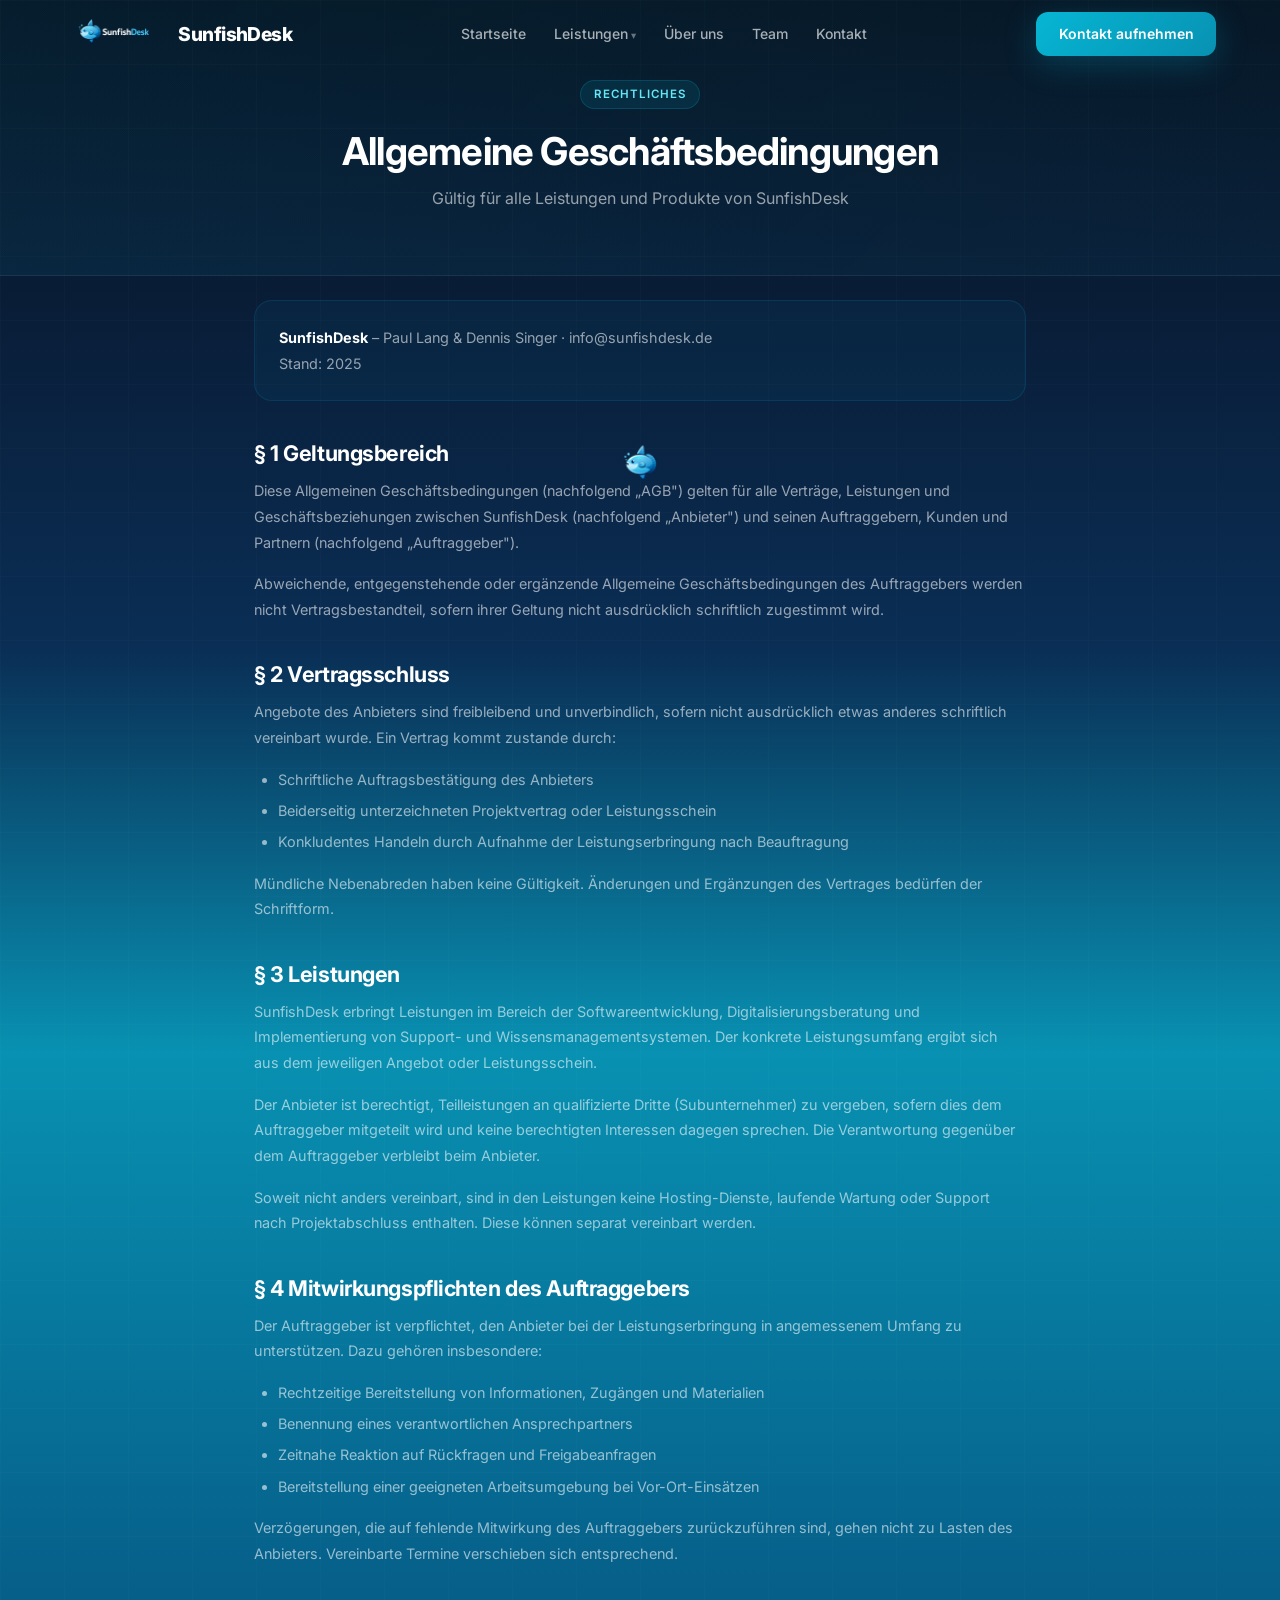
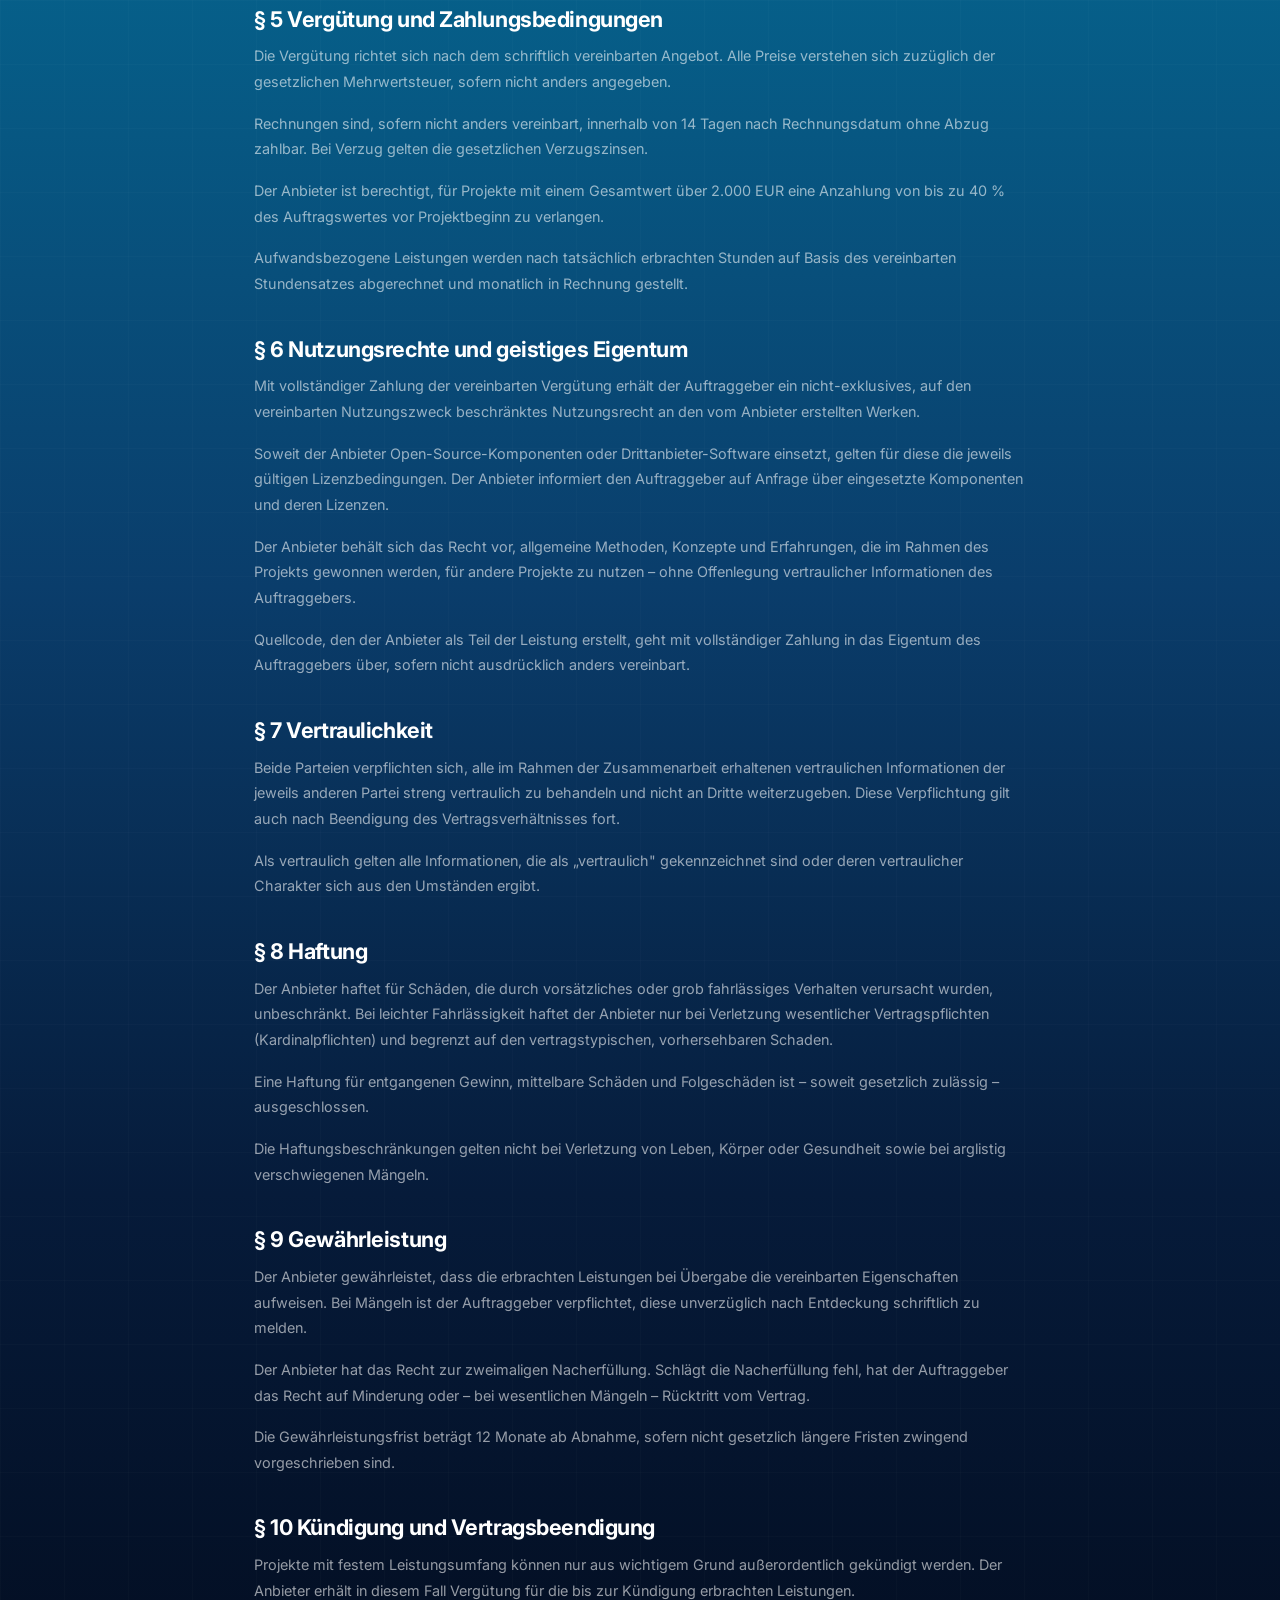
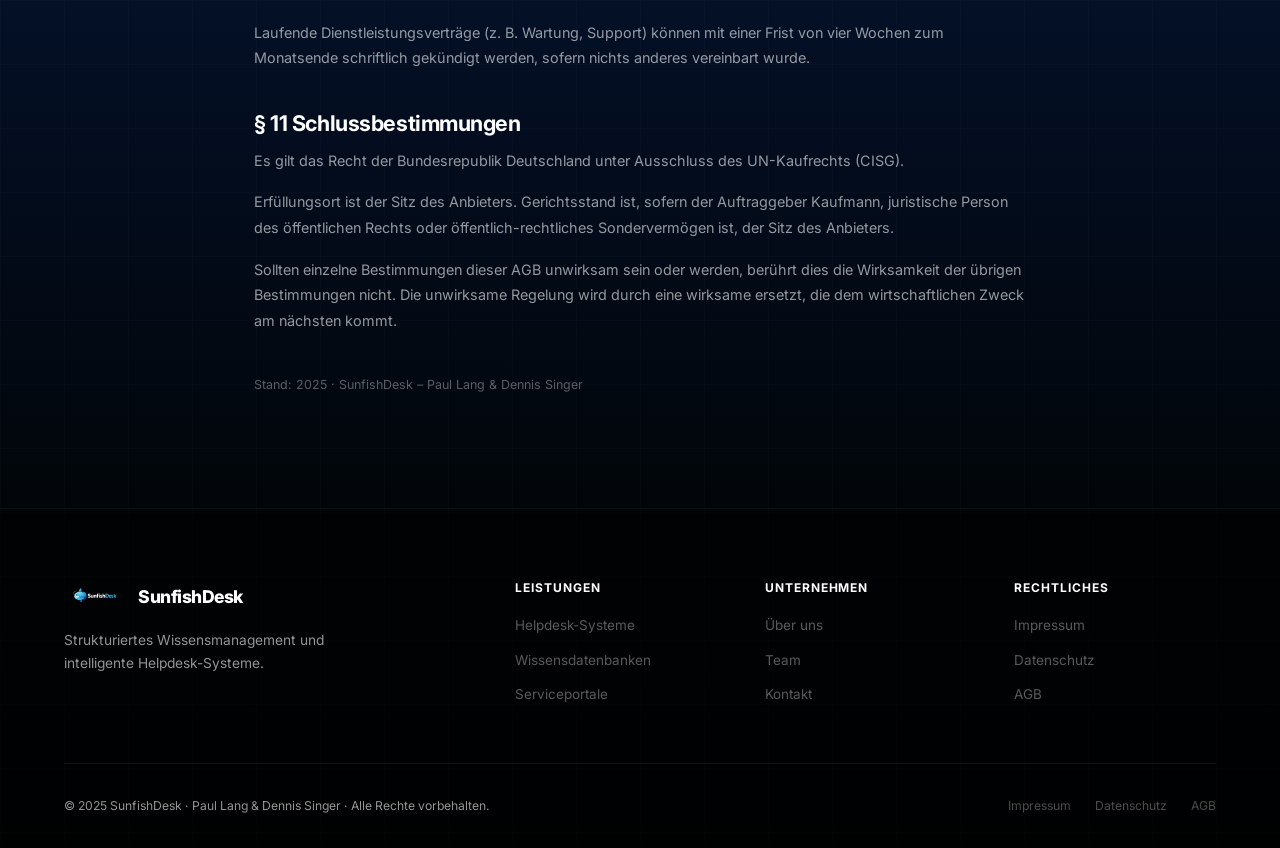
==== commit 72c5dc8a: "Updated all other sides with ui elemets and fish cursor" ====
--- a/agb.html
+++ b/agb.html
@@ -9,79 +9,8 @@
   <link rel="stylesheet" href="assets/css/styles.css">
 </head>
 
-<div id="fish-cursor"></div>
-<script>
-const fish = document.getElementById("fish-cursor");
-
-let mouseX = window.innerWidth / 2;
-let mouseY = window.innerHeight / 2;
-
-let currentX = mouseX;
-let currentY = mouseY;
-let lastY = currentY;
-
-const speed = 0.015;
-
-// Merkt sich, welches Bild gerade aktiv ist
-let facing = "left";
-
-window.addEventListener("mousemove", function(e) {
-  mouseX = e.clientX;
-  mouseY = e.clientY;
-});
-
-function animate() {
-  // Langsames Folgen
-  currentX += (mouseX - currentX) * speed;
-  currentY += (mouseY - currentY) * speed;
-
-  // Deutliche Schwimmbewegung
-  const swimY = Math.sin(Date.now() * 0.006) * 14;
-  const swimX = Math.cos(Date.now() * 0.004) * 4;
-
-  // Bild wechseln, je nachdem auf welcher Seite der Fisch ist
-  // Fisch links vom Cursor -> soll nach rechts schauen -> cursor_right.png
-  if (currentX < mouseX && facing !== "right") {
-    fish.style.backgroundImage = "url('assets/img/cursor_right.png')";
-    facing = "right";
-  }
-
-  // Fisch rechts vom Cursor -> soll nach links schauen -> cursor.png
-  if (currentX >= mouseX && facing !== "left") {
-    fish.style.backgroundImage = "url('assets/img/cursor.png')";
-    facing = "left";
-  }
-
-  // Leichte Neigung nach oben / unten
-const dxToCursor = mouseX - currentX;
-const dyToCursor = mouseY - currentY;
-
-// Neigung abhängig von der Mausposition relativ zum Fisch
-let tilt = Math.atan2(dyToCursor, Math.abs(dxToCursor)) * (180 / Math.PI);
-
-// Maximalwinkel begrenzen
-if (tilt > 22) tilt = 22;
-if (tilt < -22) tilt = -22;
-
-// Wenn Fisch nach links schaut, muss die Rotation gespiegelt werden
-if (facing === "left") {
-  tilt = -tilt;
-}
-
-  const offsetX = -24;
-  const offsetY = -18;
-
-  fish.style.transform =
-    "translate(" + (currentX + offsetX + swimX) + "px," +
-    (currentY + offsetY + swimY) + "px) rotate(" + tilt + "deg)";
-
-  lastY = currentY;
-
-  requestAnimationFrame(animate);
-}
-
-animate();
-</script>
+<div id="fish-cursor" data-base="assets/img/"></div>
+<script src="assets/js/fish-cursor.js"></script>
 
 <body>
 
--- a/assets/css/styles.css
+++ b/assets/css/styles.css
@@ -752,26 +752,7 @@
   overflow: visible;
 }
 
-/* Horizon shimmer — pulsing glow line exactly at the waterline */
-.ocean-surface-waves::before {
-  content: '';
-  position: absolute;
-  top: 28px; left: 0; right: 0;
-  height: 3px;
-  background: linear-gradient(
-    to right,
-    transparent 0%,
-    rgba(103,232,249,.35) 12%,
-    rgba(20,218,238,.95) 42%,
-    rgba(160,245,255,.80) 50%,
-    rgba(20,218,238,.95) 58%,
-    rgba(103,232,249,.35) 88%,
-    transparent 100%
-  );
-  filter: blur(1.5px);
-  z-index: 12;
-  animation: horizonPulse 6s ease-in-out infinite alternate;
-}
+
 
 @keyframes horizonPulse {
   0%   { opacity: .55; transform: scaleX(1.00); }
@@ -937,4 +918,106 @@
   background: rgba(6,182,212,.04);
   border-top: 1px solid rgba(8,145,178,.12);
   border-bottom: 1px solid rgba(8,145,178,.12);
+}
+
+/* ── SEABED — the user reaches the ocean floor ─────────────────────────────
+   Real seabed photo (assets/img/seabed.png) as background.
+
+   Layer stack (back → front):
+     .cta background    → image + top-fade that stays dark through content zone
+     .cta::before       → centered oval scrim (text readability) + light rays
+     .cta::after        → bottom vignette into the footer
+     .cta-inner z:1     → content, always on top
+────────────────────────────────────────────────────────────────────────── */
+
+/* 1 · Seabed image — overlay stays opaque through the content zone,
+        only opens up in the lower ~30% where the sandy floor is visible */
+.cta {
+  background:
+    linear-gradient(to bottom,
+      #000203              0%,    /* exact page bg — invisible seam at top  */
+      rgba(0, 2, 3, .97)   7%,
+      rgba(1, 5,14, .94)  18%,
+      rgba(2, 9,20, .90)  34%,   /* dark through text / content zone        */
+      rgba(2,10,22, .84)  50%,   /* ship silhouette ghosting through subtly  */
+      rgba(2,11,24, .52)  68%,   /* image begins to emerge — sandy floor    */
+      rgba(2,11,24, .14)  82%,
+      transparent         92%
+    ),
+    url('../img/seabed.png') bottom center / cover no-repeat;
+  border-top:    none;
+  border-bottom: none;
+}
+
+/* 2 · Centered oval scrim + light rays + sediment */
+.cta::before {
+  content: '';
+  position: absolute;
+  inset: 0;
+  pointer-events: none;
+  z-index: 0;
+  background:
+    /* Central dark oval — creates a natural reading area over the content.
+       Radius is wide enough to feel atmospheric, not like a card/box. */
+    radial-gradient(ellipse 72% 58% at 50% 38%,
+      rgba(0,4,14,.72)  0%,
+      rgba(0,4,14,.25) 55%,
+      transparent      100%),
+    /* Volumetric light shafts — barely perceptible, reinforce depth */
+    linear-gradient(170deg,
+      transparent 22%, rgba(6,182,212,.018) 22%,
+      rgba(6,182,212,.018) 23.5%, transparent 23.5%),
+    linear-gradient(166deg,
+      transparent 30%, rgba(8,145,178,.013) 30%,
+      rgba(8,145,178,.013) 32%,   transparent 32%),
+    linear-gradient(162deg,
+      transparent 16%, rgba(6,182,212,.011) 16%,
+      rgba(6,182,212,.011) 17.4%, transparent 17.4%),
+    /* Light-source diffusion from above */
+    radial-gradient(ellipse 50% 28% at 36% 0%, rgba(6,182,212,.06) 0%, transparent 100%),
+    /* Sediment motes — only in the lower/visible zone */
+    radial-gradient(circle 2px at  8% 78%, rgba(145,185,225,.18) 0%, transparent 100%),
+    radial-gradient(circle 2px at 19% 86%, rgba(125,168,215,.14) 0%, transparent 100%),
+    radial-gradient(circle 3px at 31% 74%, rgba(132,175,218,.11) 0%, transparent 100%),
+    radial-gradient(circle 2px at 54% 82%, rgba(115,158,206,.13) 0%, transparent 100%),
+    radial-gradient(circle 2px at 67% 76%, rgba(118,160,208,.12) 0%, transparent 100%),
+    radial-gradient(circle 3px at 80% 88%, rgba(128,170,214,.10) 0%, transparent 100%),
+    radial-gradient(circle 2px at 92% 80%, rgba(110,155,204,.13) 0%, transparent 100%);
+  animation: seabedCaustic 10s ease-in-out infinite;
+}
+
+/* 3 · Bottom vignette — darkens the floor edge to blend into the footer */
+.cta::after {
+  content: '';
+  position: absolute;
+  bottom: 0;
+  left: 0;
+  right: 0;
+  height: 18%;
+  pointer-events: none;
+  z-index: 0;
+  background: linear-gradient(to top,
+    rgba(0,2,3,.80)  0%,
+    transparent      100%
+  );
+}
+
+/* Caustic shimmer — slow opacity breath, simulates light through water */
+@keyframes seabedCaustic {
+  0%   { opacity: 1;   }
+  50%  { opacity: .82; }
+  100% { opacity: 1;   }
+}
+
+/* Text readability over the seabed image — subtle glow/shadow so lettering
+   pops against both the dark overlay and any image bleed-through */
+.cta h2 {
+  text-shadow: 0 2px 24px rgba(0,4,14,.80), 0 1px 6px rgba(0,4,14,.60);
+}
+.cta p {
+  color: rgba(255,255,255,.82);   /* brighter than the base .60 */
+  text-shadow: 0 1px 12px rgba(0,4,14,.70);
+}
+.cta .label {
+  text-shadow: 0 1px 8px rgba(0,4,14,.60);
 }
